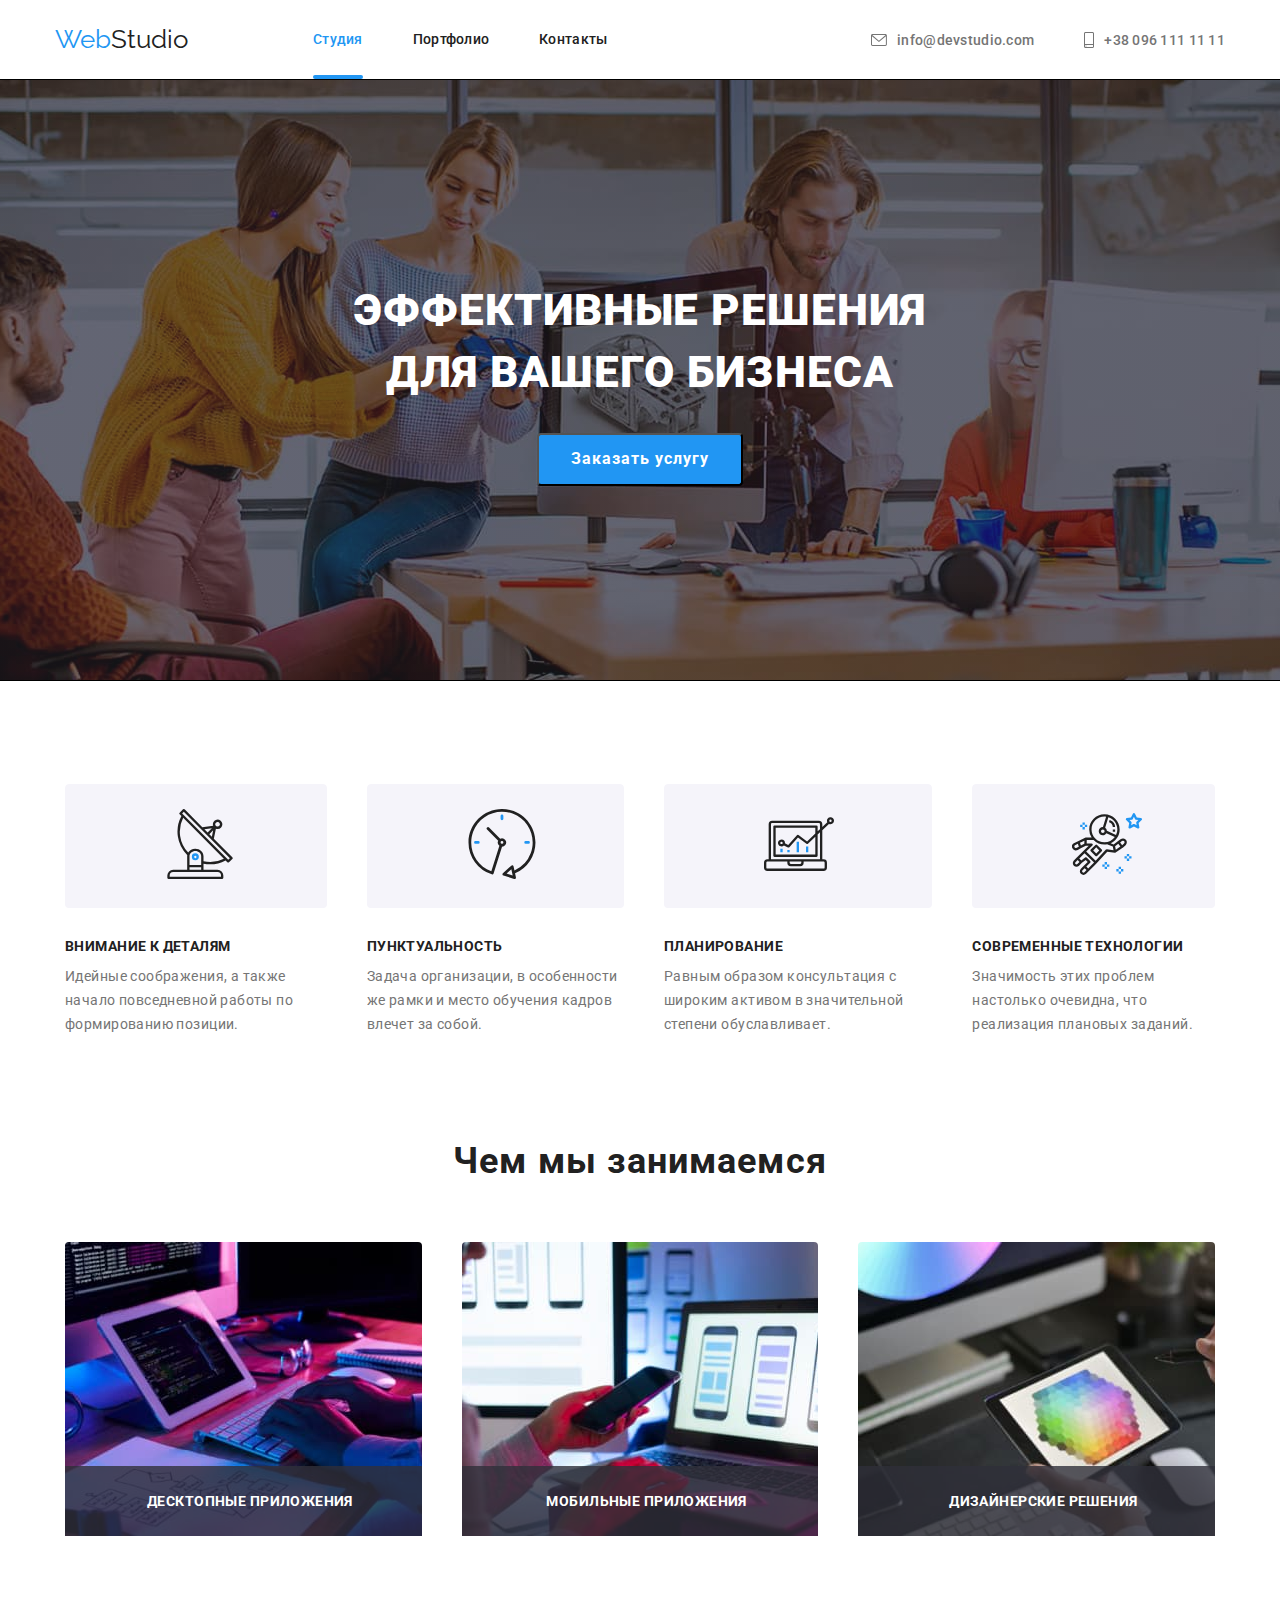
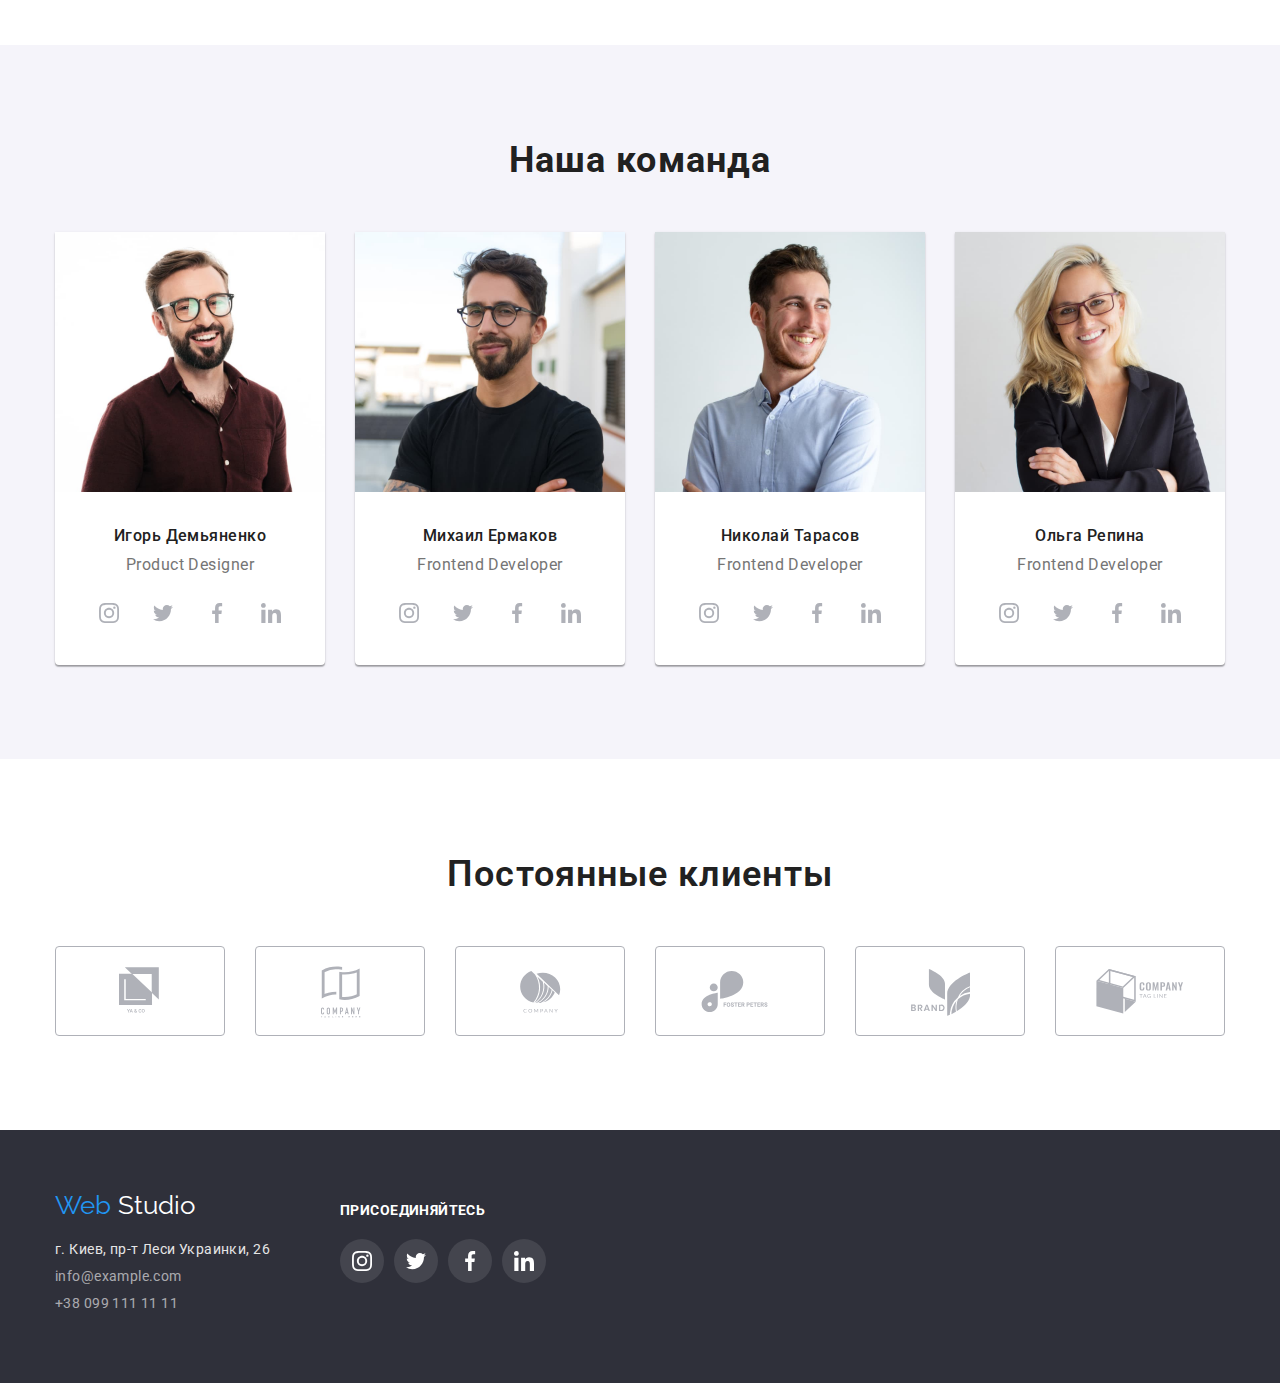
==== index.html @ 9468d749 "modal window" ====
<!DOCTYPE html>
<html lang="ru">
  <head>
    <meta charset="UTF-8" />
    <meta name="viewport" content="width=, initial-scale=1.0" />
    <title>WebStudio</title>
    <link rel="preconnect" href="https://fonts.gstatic.com" />
    <link
      href="https://fonts.googleapis.com/css2?family=Raleway:wght@700&family=Roboto:wght@400;500;700;900&display=swap"
      rel="stylesheet"
    />
    <link
      rel="stylesheet"
      href="https://cdnjs.cloudflare.com/ajax/libs/modern-normalize/1.0.0/modern-normalize.min.css"
    />
    <link rel="stylesheet" href="./css/style.css" />
  </head>

  <body>
    <header>
      <div class="container">
        <nav class="header-nav">
          <a class="logo" href="./">Web<span class="studio">Studio</span></a>
          <ul class="header-links">
            <li class="nav-item curent-link">
              <a class="header-link" href="./index.html">Студия</a>
            </li>
            <li class="nav-item">
              <a class="header-link" href="./portfolio.html">Портфолио</a>
            </li>
            <li class="nav-item">
              <a class="header-link" href="#footer-ancor">Контакты</a>
            </li>
          </ul>

          <!-- fedback -->
          <ul class="header-contacts">
            <li>
              <a class="header-fedback" href="mailto:info@devstudio.com">
                <svg class="envelope-icon" height="12" width="16">
                  <use href="./optim-svg/symbol-defs.svg#icon-envelope"></use>
                </svg>
                info@devstudio.com
              </a>
            </li>
            <li>
              <a class="header-fedback" href="tel:+380961111111">
                <svg class="smarphone-icon" height="16" width="10">
                  <use href="./optim-svg/symbol-defs.svg#icon-smartphone"></use>
                </svg>
                +38 096 111 11 11
              </a>
            </li>
          </ul>
        </nav>
      </div>
    </header>
    <!-- main -->
    <main>
      <section class="main-section overlay">
        <div class="container">
          <h1>
            Эффективные решения
            <span class="h1-span">для вашего бизнеса</span>
          </h1>
         
            <button class="order-button" data-modal-open>
              Заказать услугу
            </button>
        
        </div>
      </section>

      <section class="main-discription">
        <div class="container">
          <h2 class="invisible">Наши приимущества</h2>
          <ul class="advantages">
            <li class="item item-antenna">
              <div class="advantages-icon">
                <svg>
                  <use href="./optim-svg/symbol-defs.svg#icon-antenna"></use>
                </svg>
              </div>
              <h3 class="advantages-title">Внимание к деталям</h3>
              <p>
                Идейные соображения, а также начало повседневной работы по
                формированию позиции.
              </p>
            </li>
            <li class="item item-clock">
              <div class="advantages-icon">
                <svg>
                  <use href="./optim-svg/symbol-defs.svg#icon-clock"></use>
                </svg>
              </div>
              <h3 class="advantages-title">Пунктуальность</h3>
              <p>
                Задача организации, в особенности же рамки и место обучения
                кадров влечет за собой.
              </p>
            </li>
            <li class="item item-vector">
              <div class="advantages-icon">
                <svg>
                  <use href="./optim-svg/symbol-defs.svg#icon-diagram"></use>
                </svg>
              </div>
              <h3 class="advantages-title">Планирование</h3>
              <p>
                Равным образом консультация с широким активом в значительной
                степени обуславливает.
              </p>
            </li>
            <li class="item item-astronaut">
              <div class="advantages-icon">
                <svg>
                  <use href="./optim-svg/symbol-defs.svg#icon-astronaut"></use>
                </svg>
              </div>
              <h3 class="advantages-title">Современные технологии</h3>
              <p>
                Значимость этих проблем настолько очевидна, что реализация
                плановых заданий.
              </p>
            </li>
          </ul>
        </div>
      </section>

      <!-- work  -->

      <section class="main-images">
        <div class="container">
          <h2>Чем мы занимаемся</h2>
          <ul class="work-images">
            <li class="item">
              <img src="./images/img.jpg" alt="пишем код" width="370" />
              <p class="work-activity">Десктопные приложения</p>
            </li>
            <li class="item">
              <img src="./images/img1.jpg" alt="создаём макет" width="370" />
              <p class="work-activity">Мобильные приложения</p>
            </li>
            <li class="item">
              <img src="./images/img2.jpg" alt="рисуем дизайн" width="370" />
              <p class="work-activity">Дизайнерские решения</p>
            </li>
          </ul>
        </div>
      </section>

      <!-- team  -->

      <section class="team-images">
        <div class="container">
          <h2>Наша команда</h2>
          <ul class="team-units">
            <li class="team-item">
              <img
                src="./images/team/ihor_demianenko.jpg"
                width="270"
                alt="сотрудник"
              />
              <h3>Игорь Демьяненко</h3>
              <p>Product Designer</p>
              <ul class="socials">
                <li>
                  <a class="social link-1" href="">
                    <svg class="social-icons">
                      <use
                        href="./optim-svg/symbol-defs.svg#icon-instagram"
                      ></use>
                    </svg>
                  </a>
                </li>

                <li>
                  <a class="social link-2" href="">
                    <svg class="social-icons">
                      <use
                        href="./optim-svg/symbol-defs.svg#icon-twitter"
                      ></use>
                    </svg>
                  </a>
                </li>

                <li>
                  <a class="social link-3" href="">
                    <svg class="social-icons">
                      <use
                        href="./optim-svg/symbol-defs.svg#icon-facebook"
                      ></use>
                    </svg>
                  </a>
                </li>

                <li>
                  <a class="social" href="">
                    <svg class="social-icons">
                      <use
                        href="./optim-svg/symbol-defs.svg#icon-linkedin"
                      ></use>
                    </svg>
                  </a>
                </li>
              </ul>
            </li>

            <li class="team-item">
              <img
                src="./images/team/michail_ermacov.jpg"
                width="270"
                alt="сотрудник"
              />
              <h3>Михаил Ермаков</h3>
              <p>Frontend Developer</p>
              <ul class="socials">
                <li>
                  <a class="social link-1" href="">
                    <svg class="social-icons">
                      <use
                        href="./optim-svg/symbol-defs.svg#icon-instagram"
                      ></use>
                    </svg>
                  </a>
                </li>

                <li>
                  <a class="social link-2" href="">
                    <svg class="social-icons">
                      <use
                        href="./optim-svg/symbol-defs.svg#icon-twitter"
                      ></use>
                    </svg>
                  </a>
                </li>

                <li>
                  <a class="social link-3" href="">
                    <svg class="social-icons">
                      <use
                        href="./optim-svg/symbol-defs.svg#icon-facebook"
                      ></use>
                    </svg>
                  </a>
                </li>

                <li>
                  <a class="social" href="">
                    <svg class="social-icons">
                      <use
                        href="./optim-svg/symbol-defs.svg#icon-linkedin"
                      ></use>
                    </svg>
                  </a>
                </li>
              </ul>
            </li>
            <li class="team-item">
              <img
                src="./images/team/nikolay_tarasov.jpg"
                width="270"
                alt="сотрудник"
              />
              <h3>Николай Тарасов</h3>
              <p>Frontend Developer</p>
              <ul class="socials">
                <li>
                  <a class="social link-1" href="">
                    <svg class="social-icons">
                      <use
                        href="./optim-svg/symbol-defs.svg#icon-instagram"
                      ></use>
                    </svg>
                  </a>
                </li>

                <li>
                  <a class="social link-2" href="">
                    <svg class="social-icons">
                      <use
                        href="./optim-svg/symbol-defs.svg#icon-twitter"
                      ></use>
                    </svg>
                  </a>
                </li>

                <li>
                  <a class="social link-3" href="">
                    <svg class="social-icons">
                      <use
                        href="./optim-svg/symbol-defs.svg#icon-facebook"
                      ></use>
                    </svg>
                  </a>
                </li>

                <li>
                  <a class="social" href="">
                    <svg class="social-icons">
                      <use
                        href="./optim-svg/symbol-defs.svg#icon-linkedin"
                      ></use>
                    </svg>
                  </a>
                </li>
              </ul>
            </li>
            <li class="team-item">
              <img
                src="./images/team/olga_repina.jpg"
                width="270"
                alt="сотрудник"
              />
              <h3>Ольга Репина</h3>
              <p>Frontend Developer</p>
              <ul class="socials">
                <li>
                  <a class="social link-1" href="">
                    <svg class="social-icons">
                      <use
                        href="./optim-svg/symbol-defs.svg#icon-instagram"
                      ></use>
                    </svg>
                  </a>
                </li>

                <li>
                  <a class="social link-2" href="">
                    <svg class="social-icons">
                      <use
                        href="./optim-svg/symbol-defs.svg#icon-twitter"
                      ></use>
                    </svg>
                  </a>
                </li>

                <li>
                  <a class="social link-3" href="">
                    <svg class="social-icons">
                      <use
                        href="./optim-svg/symbol-defs.svg#icon-facebook"
                      ></use>
                    </svg>
                  </a>
                </li>

                <li>
                  <a class="social" href="">
                    <svg class="social-icons">
                      <use
                        href="./optim-svg/symbol-defs.svg#icon-linkedin"
                      ></use>
                    </svg>
                  </a>
                </li>
              </ul>
            </li>
          </ul>
        </div>
      </section>
      <!-- partners -->
      <section class="regular-customers">
        <h2>Постоянные клиенты</h2>
        <ul class="customers">
          <li class="partner-logotyp">
            <a class="logotyp logo-1" href="">
              <svg class="customers-icons" width="44" height="49">
                <use
                  class="icons-logo"
                  href="./optim-svg/symbol-defs.svg#icon-logo-1"
                ></use>
              </svg>
            </a>
          </li>

          <li class="partner-logotyp">
            <a class="logotyp logo-2" href="">
              <svg class="customers-icons" width="40" height="52">
                <use
                  class="icons-logo"
                  href="./optim-svg/symbol-defs.svg#icon-logo-2"
                ></use>
              </svg>
            </a>
          </li>

          <li class="partner-logotyp">
            <a class="logotyp logo-3" href="">
              <svg class="customers-icons" width="41" height="42">
                <use
                  class="icons-logo"
                  href="./optim-svg/symbol-defs.svg#icon-logo-3"
                ></use>
              </svg>
            </a>
          </li>

          <li class="partner-logotyp">
            <a class="logotyp logo-4" href="">
              <svg class="customers-icons" width="80" height="42">
                <use
                  class="icons-logo"
                  href="./optim-svg/symbol-defs.svg#icon-logo-4"
                ></use>
              </svg>
            </a>
          </li>
          <li class="partner-logotyp">
            <a class="logotyp logo-5" href="">
              <svg class="customers-icons" width="59" height="47">
                <use
                  class="icons-logo"
                  href="./optim-svg/symbol-defs.svg#icon-logo-5"
                ></use>
              </svg>
            </a>
          </li>
          <li class="partner-logotyp">
            <a class="logotyp logo-6" href="">
              <svg class="customers-icons" width="88" height="45">
                <use
                  class="icons-logo"
                  href="./optim-svg/symbol-defs.svg#icon-logo-6"
                ></use>
              </svg>
            </a>
          </li>
        </ul>
      </section>
    </main>

    <footer>
      <div class="container footer-container">
        <div class="footer-contacts-container">
          <a class="logo-footer" href="./">
            Web
            <span class="logo-color"> Studio </span>
          </a>
          <ul class="footer-fedback">
            <li class="footer-item">
              <address>г. Киев, пр-т Леси Украинки, 26</address>
            </li>
            <li class="footer-item">
              <a href="mailto:info@example.com"> info@example.com </a>
            </li>
            <li class="footer-item phone">
              <a href="tel:+380991111111"> +38 099 111 11 11 </a>
            </li>
          </ul>
        </div>
        <div class="social-container">
          <h3>присоединяйтесь</h3>
          <ul class="footer-socials">
            <li class="social-item">
              <a class="footer-accent" href="http://www.instagram.com/">
                <div class="social-background">
                  <svg class="footer-icon">
                    <use
                      href="./optim-svg/symbol-defs.svg#icon-instagram"
                    ></use>
                  </svg>
                </div>
              </a>
            </li>
            <li class="social-item">
              <a class="footer-accent" href="http://twitter.com/?lang=uk">
                <div class="social-background">
                  <svg class="footer-icon">
                    <use href="./optim-svg/symbol-defs.svg#icon-twitter"></use>
                  </svg>
                </div>
              </a>
            </li>
            <li class="social-item">
              <a class="footer-accent" href="http://facebook.com/">
                <div class="social-background">
                  <svg class="footer-icon">
                    <use href="./optim-svg/symbol-defs.svg#icon-facebook"></use>
                  </svg>
                </div>
              </a>
            </li>
            <li class="social-item">
              <a class="footer-accent" href="https://www.linkedin.com/">
                <div class="social-background">
                  <svg class="footer-icon">
                    <use href="./optim-svg/symbol-defs.svg#icon-linkedin"></use>
                  </svg>
                </div>
              </a>
            </li>
          </ul>
        </div>
      </div>
    </footer>
    <!-- modal+ backdrop -->

    <div class="backdrop backdrop is-hidden" data-modal>
      <div class="modal">
        <button class="button-close" type="button" data-modal-close>
          <svg class="modal-close" width="18" height="18">
            <use
              class="icon-close-black"
              href="./optim-svg/symbol-defs.svg#icon-close-black"
            ></use>
          </svg>
        </button>

        <form class=" form js-speaker-form" action="">
          <h1>Оставьте свои данные, мы вам перезвоним</h1>
          <div class="form-field">
            <label class="form-label" for="name" ">Имя</label>
            
            <input class="form-input" type="text" name="name" id="name"  />
          </div>
          <div class="form-field">
            <label for="tel">Телефон</label>
            <input type="tel" name="tel" id="tel" />
          </div>
          <div class="form-field">
            <label for="email">Почта</label>
            <input type="email" name="email" id="email" />
          </div>
          <div class="form-field">
            <label for="comment">Коментарий</label>
            <textarea
              name=" comment"
              id="comment"
              rows="8"
              placeholder="Введите текст"
            >
            </textarea>
          </div>
          <div>
            <input type="checkbox" name="policy" id="policy" />
            <label for="policy">
              Соглашаюсь с рассылкой и принимаю <a href="">Условия договора </a>
            </label><button class="button-form-submit" type="submit">Отправить</button>
          </div>
          <div>
           
          </div>
        </form>
          
      </div>
    </div>
    <script src="./js/modal.js"></script>
  </body>
</html>
---- css/style.css ----
* {
  list-style: none;
  text-decoration: none;
  font-family: "Roboto", sans-serif;
}
/* #ffffff; основний білий колір*/
/* #E5E5E5; білий колір фону*/
/* #F5F4FA; темніший білий вторинний колір фону */
/* #2F303A; сірий фон футтера*/
/* #757575; сірий колір основного тексту*/
/* #212121; чорний колір заголовків та підзаголовків*/
/* #2196F3; блакитний колір акцетів*/

:root {
  --primary-white-color: #ffffff;
  --main-background-color: #e5e5e5;
  --second-background-color: #f5f4fa;
  --dark-background-color: #2f303a;

  --accent-color: #2196f3;

  --main-text-color: #757575;
  --title-text-color: #212121;
  --footer-tel-color: rgba(255, 255, 255, 0.6);

  --animation-duration: 250ms;
  --animation-type: linear;
}
/* common */
.container {
  width: 1200px;
  margin-left: auto;
  margin-right: auto;
  padding: 0 15px;
}
h1,
h2,
h3,
p,
ul {
  margin-top: 0;
  margin-bottom: 0;
  padding-left: 0;
}
a {
  text-decoration: none;
  list-style: none;
}
body {
  font-family: Roboto, sans-serif;
  color: var(--main-text-color);
}
.order-button {
  cursor: pointer;
  border-radius: 4px;
}
.invisible {
  position: absolute;
  width: 1px;
  height: 1px;
  margin: -1px;
  border: 0;
  padding: 0;
  white-space: nowrap;
  clip-path: inset(100%);
  clip: rect(0 0 0 0);
  overflow: hidden;
}

/* header */
header {
  background-color: var(--primary-white-color);
}
/*header logo */
.studio {
  color: var(--title-text-color);
  font-family: Raleway, sans-serif;
}
.logo {
  color: var(--accent-color);
  font-family: Raleway, sans-serif;
  font-size: 26px;
  line-height: 1.2;
  margin-right: 93px;
}

.header-nav,
.header-links,
.header-contacts {
  display: flex;
  align-items: center;
}

.header-nav .nav-item .header-fedback {
  padding: 52px 0;
}
.nav-item .header-fedback + .header-fedback {
  margin-left: 50px;
}
.header-link {
  position: relative;
  padding: 32px 0;
}
.header-link::after {
  content: "";
  position: absolute;
  display: block;
  width: 100%;
  bottom: 0;
  left: 0;
  border-radius: 2px;
  height: 4px;
  opacity: 0;
  transition: opacity var(--animation-duration) var(--animation-type);
  background-color: var(--accent-color);
}
.curent-link .header-link::after,
.header-link:focus::after,
.header-link:hover::after {
  opacity: 1;
}
.curent-link {
  color: var(--accent-color);
}

.header-fedback {
  display: flex;
  align-items: center;
  margin-left: auto;
  fill: var(--main-text-color);
}
.envelope-icon {
  margin-right: 10px;
}
.smarphone-icon {
  margin-right: 10px;
  height: 16px;
  width: 10px;
}

.header-links {
  padding: 32px;
  font-weight: 500;
  font-size: 14px;
  line-height: 1.14;
  letter-spacing: 0.02em;
  color: var(--title-text-color);
  transition: color var(--animation-duration) var(--animation-type);
}
.header-links > .nav-item:not(:last-child) {
  margin-right: 50px;
}

.header-links a,
.header-contacts a {
  color: inherit;
}
.header-links a:focus,
.header-links a:hover,
.header-contacts a:focus,
.header-contacts a:hover {
  fill: var(--accent-color);
  color: var(--accent-color);
  transition: color var(--animation-duration) var(--animation-type);
}
.header-contacts {
  margin-left: auto;
}
/* fedback */
.header-fedback {
  font-style: normal;
  font-weight: 500;
  font-size: 14px;
  line-height: 1.2;
  letter-spacing: 0.02em;
  margin-left: 50px;
  margin-right: auto;
}

/* footer */
.footer-container {
  display: flex;
}

footer {
  background-color: var(--dark-background-color);
}

/* footer logo */
.logo-footer {
  margin-bottom: 20px;
  margin-top: 60px;
  font-size: 26px;
  line-height: 1.2;
  color: var(--accent-color);
  font-family: Raleway, sans-serif;
  display: inline-block;
}
.logo-color {
  color: var(--primary-white-color);
  font-family: Raleway, sans-serif;
}
.footer-fedback a {
  color: rgba(255, 255, 255, 0.6);
  font-size: 14px;
  line-height: 1.2;
  letter-spacing: 0.03em;
}
.footer-fedback .footer-item + .footer-item {
  margin-top: 9px;
}

footer address {
  color: var(--main-background-color);
  font-style: normal;
  font-weight: 400;
  font-size: 14px;
  line-height: 1.2;
  letter-spacing: 0.03em;
}
.social-container {
  margin-left: 70px;
  margin-top: 72px;
}
.social-container h3 {
  font-style: normal;
  font-weight: bold;
  font-size: 14px;
  line-height: 1.2;
  letter-spacing: 0.03em;
  text-transform: uppercase;
  color: var(--primary-white-color);
  letter-spacing: 0.03em;
}
.footer-socials {
  display: flex;
  flex-wrap: wrap;
  align-items: center;
  width: 206px;
  margin-bottom: 100px;
  padding-top: 20px;
}
.social-background {
  background-color: rgba(255, 255, 255, 0.1);
  padding: 12px;
  border-radius: 50%;
  transition-property: background-color;
  transition-duration: 250ms;
  transition-timing-function: cubic-bezier(0.4, 0, 0.2, 1);
}

.footer-accent:hover .social-background,
.footer-accent:focus .social-background {
  background-color: var(--accent-color);
}
.footer-icon {
  display: flex;
  align-items: center;
  fill: var(--primary-white-color);
  width: 20px;
  height: 20px;
}

.social-item:not(:last-child) {
  margin-right: 10px;
}
/* !!!index!!!*/

/* main section */
.h1-span {
  display: block;
}
.main-section {
  padding-top: 200px;
  padding-bottom: 200px;
  text-align: center;
  letter-spacing: 0.06em;
}
.overlay {
  max-width: 1600px;
  height: 600px;
  margin-left: auto;
  margin-right: auto;
  outline: 1px solid black;
  background: #1d1d1c;
  background-image: linear-gradient(
      to right,
      rgba(47, 48, 58, 0.4),
      rgba(38, 38, 43, 0.4)
    ),
    url("../optim-backgrounds/overlay\ .jpg");
  background-repeat: no-repeat;
  background-position: center;
  background-size: cover;
}

.main-section h1 {
  width: 696px;
  color: var(--primary-white-color);
  font-weight: 900;
  font-size: 44px;
  line-height: 1.4;
  text-transform: uppercase;
  padding: 0;
  align-items: center;
  margin: 0 auto;
}
/* order a service */
.main-section button {
  background-color: var(--accent-color);
  color: var(--primary-white-color);
  font-size: 16px;
  line-height: 1.8;
  align-items: center;
  text-align: center;
  letter-spacing: 0.06em;
}
.order-button {
  margin-top: 30px;
  padding: 10px 32px;
  font-weight: bold;
  font-size: 16px;
  line-height: 1.8;
  letter-spacing: 0.06em;
}

/* наши приимущества */
.advantages-icon {
  background-color: var(--second-background-color);
  border-radius: 4px;
  padding: 25px 100px;
}
.advantages-icon svg {
  width: 70px;
  height: 70px;
}

.advantages {
  display: flex;
}

.advantages .item + .item {
  margin-left: 30px;
}
.main-discription {
  padding-top: 94px;
  padding-bottom: 94px;
}
.advantages-title {
  margin-top: 30px;
}

.work-images {
  display: flex;
}
.main-discription,
.main-images {
  background-color: var(--primary-white-color);
}
.main-discription h3 {
  color: var(--title-text-color);
  font-weight: 700;
  font-size: 14px;
  line-height: 1.2;
  letter-spacing: 0.03em;
  text-transform: uppercase;
}
.main-discription p {
  color: var(--main-text-color);
  font-size: 14px;
  line-height: 1.7;
  letter-spacing: 0.03em;
}
.advantages-title {
  margin-bottom: 10px;
}

/* work */
.main-images {
  padding-bottom: 94px;
}
.main-images h2 {
  margin-bottom: 50px;
  font-weight: 700;
  font-size: 36px;
  line-height: 1.16;
  text-align: center;
  letter-spacing: 0.03em;

  color: var(--title-text-color);
}
.work-images .item + .item {
  margin-left: 30px;
}
.item {
  position: relative;
  margin: 10px;
  border-radius: 4px;
  overflow: hidden;
}
.work-activity {
  position: absolute;
  top: 224px;
  height: 70px;
  width: 370px;
  margin: 0;
  padding-top: 27px;
  font-size: 14px;
  line-height: 1.2;
  letter-spacing: 0.03em;
  text-align: center;
  text-transform: uppercase;
  font-weight: 700;
  color: #ffffff;
  background-color: rgba(47, 48, 58, 0.8);
}
/* team */
.team-images {
  background-color: var(--second-background-color);
  padding: 94px 0;
}
.team-images h2 {
  color: var(--title-text-color);
  font-weight: 700;
  font-size: 36px;
  line-height: 1.2;
  letter-spacing: 0.03em;
  text-align: center;
  margin-bottom: 50px;
}

.team-images h3 {
  color: var(--title-text-color);
  font-weight: 500;
  font-size: 16px;
  line-height: 1.2;
  letter-spacing: 0.03em;
  margin-top: 30px;
}
.team-images p {
  color: var(--main-text-color);
  font-size: 16px;
  line-height: 1.2;
  letter-spacing: 0.03em;
}
.team-units {
  display: flex;
}
.team-units .team-item + .team-item {
  margin-left: 30px;
}
.team-item {
  text-align: center;
  border-radius: 0px 0px 4px 4px;
  background-color: var(--primary-white-color);
  box-shadow: 0px 1px 3px rgba(0, 0, 0, 0.12), 0px 1px 1px rgba(0, 0, 0, 0.14),
    0px 2px 1px rgba(0, 0, 0, 0.2);
}
.social {
  display: flex;
  fill: #afb1b8;
  padding: 12px;
  border-radius: 50%;
  transition-property: fill, background-color;
  transition-duration: 250ms;
  transition-timing-function: cubic-bezier(0.4, 0, 0.2, 1);
}
.socials {
  display: flex;
  justify-content: center;
  align-items: center;
  padding: 16px 32px 30px;
}

.social-radius:not(:last-child) {
  margin-right: 10px;
}
.social-icons {
  height: 20px;
  width: 20px;
}
.social:hover,
.social:focus,
.social-radius:hover,
.social-radius:focus {
  background-color: var(--accent-color);
  fill: var(--primary-white-color);
}
.link-1,
.link-2,
.link-3 {
  margin-right: 10px;
}

.team-images p {
  margin-top: 10px;
}
/* Постійні клієнти */
.customers {
  display: inline-flex;
  justify-content: center;
  align-items: center;
}

.partner-logotyp + .partner-logotyp {
  margin-left: 30px;
}

.logotyp {
  display: inline-block;
  box-sizing: border-box;
  height: 90px;
  width: 170px;
  border-radius: 4px;
  border: 1px solid #afb1b8;
  fill: #afb1b8;
  transition-property: fill, border;
  transition-duration: 250ms;
  transition-timing-function: cubic-bezier(0.4, 0, 0.2, 1);
}
.logo-1 {
  padding: 20px 63px;
}
.logo-2 {
  padding: 19px 65px;
}
.logo-3 {
  padding: 24px 64px;
}
.logo-4 {
  padding: 24px 45px;
}
.logo-5 {
  padding: 22px 55px;
}
.logo-6 {
  padding: 22px 40px;
}
.logotyp:hover,
.logotyp:focus {
  fill: #2196f3;
  border: 1px solid #2196f3;
}
.regular-customers {
  color: var(--title-text-color);
  font-weight: 700;
  font-size: 36px;
  line-height: 1.2;
  letter-spacing: 0.03em;
  text-align: center;
  padding-bottom: 94px;
  padding-top: 94px;
}
.regular-customers h2 {
  margin-bottom: 50px;
  font-weight: 600;
  font-size: 36px;
  line-height: 1.2;
  text-align: center;
  letter-spacing: 0.03em;
}
/*  portfolio */

.filter-butons {
  display: flex;
  align-items: center;
  margin-bottom: 50px;
  justify-content: center;
}
.filter-butons button {
  padding: 6px 22px;
  border: 0px;
  border-radius: 4px;
}
.button-item + .button-item {
  margin-left: 9px;
}
.button-item:focus,
.button-item:hover {
  box-shadow: 0px 3px 1px rgba(0, 0, 0, 0.1), 0px 1px 2px rgba(0, 0, 0, 0.08),
    0px 2px 2px rgba(0, 0, 0, 0.12);
}
.button-item {
  transition-property: fill, border;
  transition-duration: 250ms;
  transition-timing-function: cubic-bezier(0.4, 0, 0.2, 1);
}

.hero {
  background-color: var(--primary-white-color);
  padding: 94px 0;
  border-top: 1px solid #ececec;
}
.portfolio-filter button {
  color: var(--title-text-color);
  font-weight: 500;
  font-size: 16px;
  line-height: 1.6;
  letter-spacing: 0.03em;
  transition-property: background-color, color, box-shadow;
  transition-duration: 250ms;
  transition-timing-function: cubic-bezier(0.4, 0, 0.2, 1);
}
.portfolio-filter button:focus,
.portfolio-filter button:hover {
  background-color: var(--accent-color);
  color: var(--primary-white-color);
  box-shadow: 0px 3px 1px rgba(0, 0, 0, 0.1), 0px 1px 2px rgba(0, 0, 0, 0.08),
    0px 2px 2px rgba(0, 0, 0, 0.12);
}
/* portfolio-items */
.portfolio-items h3 {
  color: var(--title-text-color);
  font-weight: 700;
  font-size: 16px;
  line-height: 1.8;
  letter-spacing: 0.03em;
}
.portfolio-items p {
  color: var(--main-text-color);
  font-weight: 400;
  font-size: 16px;
  line-height: 1.8;
  letter-spacing: 0.03em;
}
.portfolio-items {
  display: flex;
  flex-wrap: wrap;
  background-color: var(--primary-white-color);
}
.galeria-images {
  display: flex;
  align-items: center;
  width: 370px;
  margin-right: 30px;
  margin-bottom: 30px;
}
/* ховає обводку при фокусі в галереї */
.galeria-images a:active,
:hover,
:focus {
  outline: 0;
  outline-offset: 0;
}
.galeria-images a:focus,
.galeria-images a:hover {
  box-shadow: 0px 1px 1px rgba(0, 0, 0, 0.12), 0px 4px 4px rgba(0, 0, 0, 0.06),
    1px 4px 6px rgba(0, 0, 0, 0.16);
}

.galeria-images:nth-child(3n) {
  margin-right: 0;
}
.galeria-images:nth-last-child(-n + 3) {
  margin-bottom: 0px;
}
.foto-discription {
  width: 100%;
  padding: 20px 24px;
  position: relative;
  background-color: var(--primary-white-color);
  border: 1px solid #eeeeee;
}
.foto-discription h3 {
  margin-bottom: 4px;
}
.galeria-images__thumb {
  display: flex;
  position: relative;
  overflow: hidden;
}
.galeria-images__thumb p {
  position: absolute;
  height: 100%;
  width: 100%;
  padding-top: 63px;
  padding-left: 24px;
  padding-right: 24px;
  font-weight: 400;
  font-size: 18px;
  line-height: 1.5;
  letter-spacing: 0.03em;
  border: 1px solid #eeeeee;
  background-color: rgba(33, 150, 243, 0.9);
  color: var(--primary-white-color);
  transform: translateY(100%);
  opacity: 0;
  transition: transform 250ms cubic-bezier(0.4, 0, 0.2, 1),
    opacity 250ms cubic-bezier(0.4, 0, 0.2, 1);
}
.galeria-images a:focus .galeria-images__thumb p,
.galeria-images a:hover .galeria-images__thumb p {
  transform: translateY(0);

  opacity: 1;
}

/* modal+ backdrop */

.backdrop {
  position: fixed;
  top: 0;
  left: 0;
  width: 100%;
  height: 100%;
  background-color: rgba(0, 0, 0, 0.2);
  opacity: 1;
  transition: opacity 250ms cubic-bezier(0.4, 0, 0.2, 1);
}
.backdrop.is-hidden {
  opacity: 0;
  pointer-events: none;
}
.backdrop.is-hidden.modal {
  transform: translate(-50%, -50%) scale(1.1);
}
.modal {
  position: absolute;
  top: 50%;
  left: 50%;
  min-width: 528px;
  min-height: 581px;
  margin-left: auto;
  margin-right: auto;
  padding: 40px;
  border-radius: 4px;
  box-shadow: 0px 1px 3px rgba(0, 0, 0, 0.12), 0px 1px 1px rgba(0, 0, 0, 0.14),
    0px 2px 1px rgba(0, 0, 0, 0.2);
  background-color: var(--primary-white-color);
  transform: translate(-50%, -50%) scale(1);
  transition: transform 250ms cubic-bezier(0.4, 0, 0.2, 1);
}

.modal-close {
  display: flex;
  height: 30px;
  width: 30px;
}

.button-close {
  display: flex;
  position: absolute;
  border-radius: 100%;
  padding: 6px;
  border: 1px solid rgba(0, 0, 0, 0.1);
  margin-left: 476px;

  flex-direction: row;
}
textarea {
  resize: none;
}
.form {
  width: 528px;
}
.form h1 {
  font-weight: 700;
  font-size: 20px;
  line-height: 1.2;
  text-align: center;
  letter-spacing: 0.03em;
  color: var(--title-text-color);
  padding-bottom: 12px;
}
.form-field {
  display: flex;
  flex-direction: column;
  margin-bottom: 10px;
}
.form-field label {
  margin-bottom: 4px;
}
.form-field input {
  margin: 0;
  padding: 12px;
}
.form input[type="checkbox"]label {
  font-weight: 400;
  font-size: 14px;
  line-height: 1.7;
  letter-spacing: 0.03em;
}
.policy {
  margin-top: 10px;
  margin-right: 51px;
}

.button-form-submit {
  letter-spacing: 0.06em;
  font-weight: 700;
  font-size: 16px;
  line-height: 1.8;
  width: 200px;
  height: 50px;
  margin-left: 164px;
  margin-top: 30px;
  background-color: var(--accent-color);
  color: var(--primary-white-color);
  box-shadow: 0px 4px 4px rgba(0, 0, 0, 0.15);
  border-radius: 4px;
}
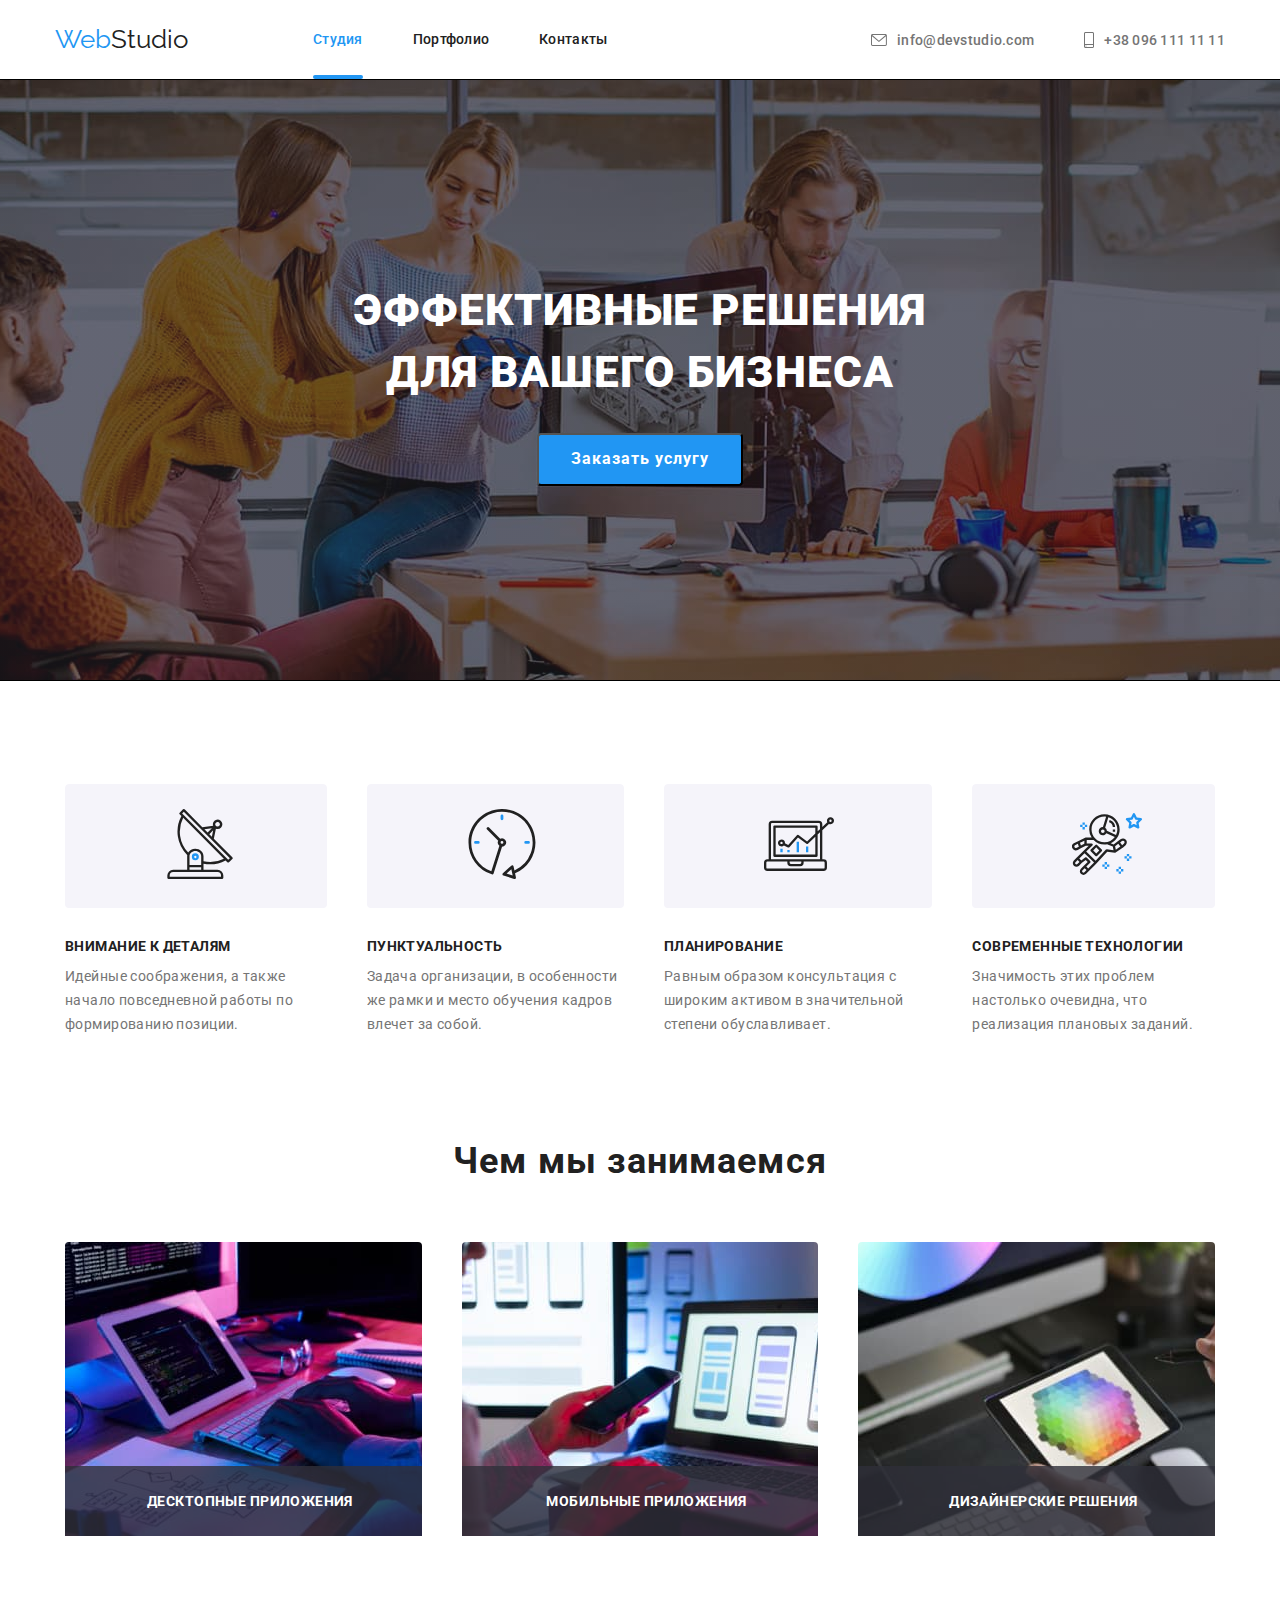
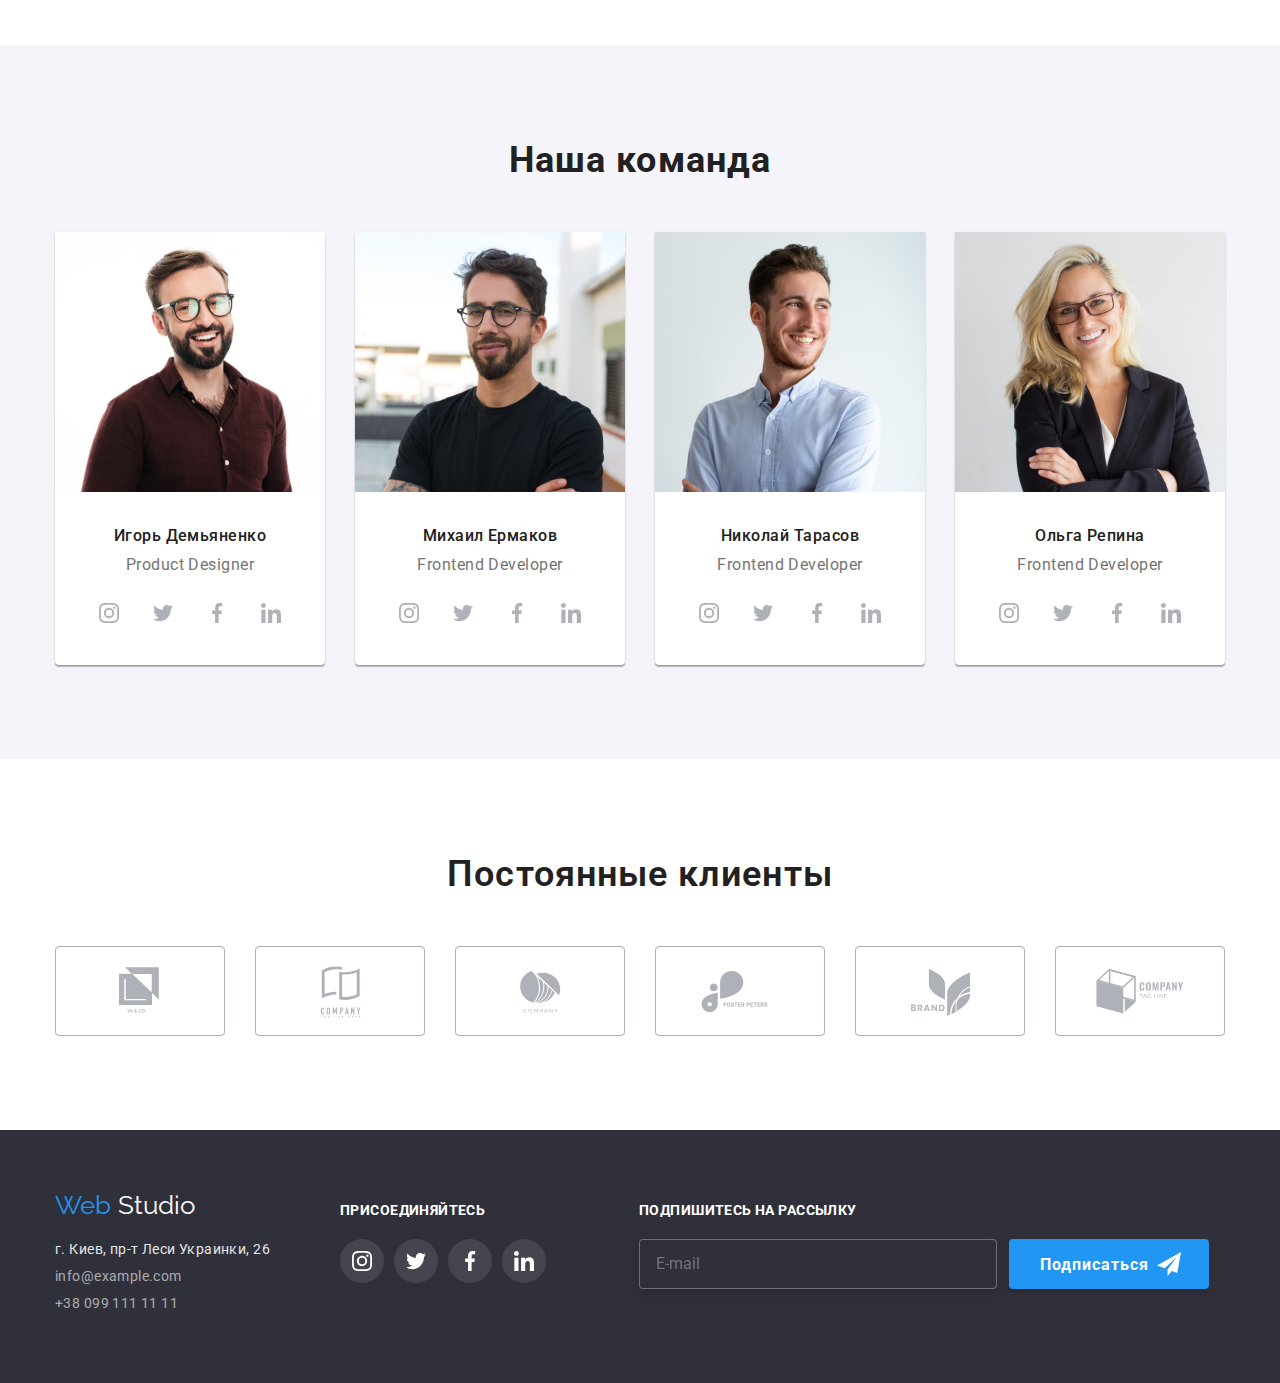
==== commit 52b6c3ad: "hw6 alpha" ====
--- a/index.html
+++ b/index.html
@@ -63,11 +63,8 @@
             Эффективные решения
             <span class="h1-span">для вашего бизнеса</span>
           </h1>
-         
-            <button class="order-button" data-modal-open>
-              Заказать услугу
-            </button>
-        
+
+          <button class="order-button" data-modal-open>Заказать услугу</button>
         </div>
       </section>
 
@@ -492,59 +489,120 @@
             </li>
           </ul>
         </div>
+        <div class="footer-label">
+
+        </label>
+          <label for="footer-email">
+            <p class="footer-subscraibe">Подпишитесь на рассылку</p> 
+            <div class="form-footer">
+              <input class="footer-input" type="email" name="email" id="footer-email" placeholder="E-mail" />
+
+              <button class="button-footer-submit" type="submit">
+                <p> Подписаться </p>
+                <div class="footer-input-img">
+                  <svg width="24" height="24">
+                    <use
+                      href="./optim-svg/symbol-defs.svg#icon-icon-send"
+                    ></use>
+                  </svg>
+                </div>
+              </button>
+              </div>
+        </div>
+          
       </div>
+      
     </footer>
     <!-- modal+ backdrop -->
 
     <div class="backdrop backdrop is-hidden" data-modal>
       <div class="modal">
         <button class="button-close" type="button" data-modal-close>
-          <svg class="modal-close" width="18" height="18">
-            <use
-              class="icon-close-black"
-              href="./optim-svg/symbol-defs.svg#icon-close-black"
-            ></use>
+          <svg width="18" height="18">
+            <use href="./optim-svg/symbol-defs.svg#icon-close-black"></use>
           </svg>
         </button>
 
-        <form class=" form js-speaker-form" action="">
+        <form class="form js-speaker-form" action="">
           <h1>Оставьте свои данные, мы вам перезвоним</h1>
           <div class="form-field">
-            <label class="form-label" for="name" ">Имя</label>
-            
-            <input class="form-input" type="text" name="name" id="name"  />
+            <label for="name">
+              <div class="name-label">Имя</div>
+              <div class="input-container">
+                <input class="form-input" type="text" name="name" id="name" />
+
+                <div class="input-img">
+                  <svg width="12" height="12">
+                    <use
+                      href="./optim-svg/symbol-defs.svg#icon-man-modal"
+                    ></use>
+                  </svg>
+                </div>
+              </div>
+            </label>
           </div>
           <div class="form-field">
-            <label for="tel">Телефон</label>
-            <input type="tel" name="tel" id="tel" />
+            <label for="tel">
+              <div class="name-label">Телефон</div>
+              <div class="input-container">
+                <input type="tel" name="tel" id="tel" />
+                <div class="input-img">
+                  <svg width="13" height="13">
+                    <use
+                      href="./optim-svg/symbol-defs.svg#icon-tel-modal"
+                    ></use>
+                  </svg>
+                </div>
+              </div>
+            </label>
           </div>
           <div class="form-field">
-            <label for="email">Почта</label>
-            <input type="email" name="email" id="email" />
+            <label for="email">
+              <div class="name-label">Почта</div>
+              <div class="input-container">
+                <input type="email" name="email" id="email" />
+
+                <div class="input-img">
+                  <svg width="15" height="12">
+                    <use
+                      href="./optim-svg/symbol-defs.svg#icon-mail-modal"
+                    ></use>
+                  </svg>
+                </div>
+              </div>
+            </label>
           </div>
           <div class="form-field">
-            <label for="comment">Коментарий</label>
+            <label for="comment">
+              <div class="name-label">Коментарий</div></label
+            >
             <textarea
-              name=" comment"
+              class="textarea"
+              name="comment"
               id="comment"
               rows="8"
               placeholder="Введите текст"
             >
             </textarea>
           </div>
-          <div>
-            <input type="checkbox" name="policy" id="policy" />
-            <label for="policy">
-              Соглашаюсь с рассылкой и принимаю <a href="">Условия договора </a>
-            </label><button class="button-form-submit" type="submit">Отправить</button>
+          <div class="checkbox">
+            <label>
+              <input type="checkbox" name="policy" class="old-checkbox" />
+              <div class="text">
+                Соглашаюсь с рассылкой и принимаю
+                <a href="">Условия договора </a>
+              </div>
+              <div class="checkbox-icon">
+                <svg width="11" height="8">
+                  <use href="./optim-svg/symbol-defs.svg#icon-tick"></use>
+                </svg>
+              </div>
+            </label>
           </div>
-          <div>
-           
-          </div>
+          <button class="button-form-submit" type="submit">Отправить</button>
         </form>
-          
       </div>
     </div>
     <script src="./js/modal.js"></script>
   </body>
-</html>+</html>
--- a/css/style.css
+++ b/css/style.css
@@ -200,6 +200,7 @@
   color: var(--primary-white-color);
   font-family: Raleway, sans-serif;
 }
+
 .footer-fedback a {
   color: rgba(255, 255, 255, 0.6);
   font-size: 14px;
@@ -223,8 +224,7 @@
   margin-top: 72px;
 }
 .social-container h3 {
-  font-style: normal;
-  font-weight: bold;
+  font-weight: 700;
   font-size: 14px;
   line-height: 1.2;
   letter-spacing: 0.03em;
@@ -264,6 +264,81 @@
 .social-item:not(:last-child) {
   margin-right: 10px;
 }
+.footer-label {
+  width: 570px;
+  height: 86px;
+  margin-top: 72px;
+  margin-left: 93px;
+  justify-content: center;
+}
+.footer-subscraibe {
+  font-weight: 700;
+  font-size: 14px;
+  line-height: 1.2;
+  letter-spacing: 0.03em;
+  text-transform: uppercase;
+  color: var(--primary-white-color);
+  letter-spacing: 0.03em;
+}
+.footer-input {
+  height: 50px;
+  width: 358px;
+  background-color: var(--dark-background-color);
+  border: 1px solid rgba(255, 255, 255, 0.3);
+  box-sizing: border-box;
+  filter: drop-shadow(0px 4px 4px rgba(0, 0, 0, 0.15));
+  border-radius: 4px;
+  padding-left: 16px;
+}
+.button-footer-submit p {
+  padding-left: 25px;
+  padding-right: 10px;
+  font-weight: 700;
+  font-size: 16px;
+  line-height: 1, 8;
+  display: flex;
+  letter-spacing: 0.06em;
+  top: 50%;
+}
+
+.form-footer {
+  display: flex;
+  flex-wrap: wrap;
+  align-items: center;
+  width: 570px;
+  padding-top: 20px;
+}
+.button-footer-submit {
+  position: relative;
+  align-items: center;
+  width: 200px;
+  height: 50px;
+  padding-top: 5px;
+  margin-left: 12px;
+  letter-spacing: 0.06em;
+  font-weight: 700;
+  font-size: 16px;
+  line-height: 1.8;
+  border: 0;
+
+  background-color: var(--accent-color);
+  color: var(--primary-white-color);
+  fill: var(--primary-white-color);
+  box-shadow: 0px 4px 4px rgba(0, 0, 0, 0.15);
+  border-radius: 4px;
+}
+
+.footer-input-img svg {
+  position: absolute;
+  left: 148px;
+  top: 50%;
+  transform: translateY(-50%);
+  fill: var(--primary-white-color);
+}
+.footer-label .button-form-submit {
+  margin-left: 12px;
+}
+
 /* !!!index!!!*/
 
 /* main section */
@@ -306,7 +381,7 @@
   margin: 0 auto;
 }
 /* order a service */
-.main-section button {
+.order-button {
   background-color: var(--accent-color);
   color: var(--primary-white-color);
   font-size: 16px;
@@ -731,24 +806,24 @@
   transition: transform 250ms cubic-bezier(0.4, 0, 0.2, 1);
 }
 
-.modal-close {
-  display: flex;
+.button-close {
+  position: absolute;
+  display: flex;
+  padding: 0;
+  right: 6px;
+  top: 6px;
   height: 30px;
   width: 30px;
-}
-
-.button-close {
-  display: flex;
-  position: absolute;
   border-radius: 100%;
-  padding: 6px;
+  justify-content: center;
   border: 1px solid rgba(0, 0, 0, 0.1);
-  margin-left: 476px;
-
-  flex-direction: row;
-}
-textarea {
-  resize: none;
+}
+.button-close svg {
+  margin: 6px;
+}
+.button-close svg:hover,
+.button-close svg:focus {
+  fill: var(--accent-color);
 }
 .form {
   width: 528px;
@@ -763,16 +838,42 @@
   padding-bottom: 12px;
 }
 .form-field {
-  display: flex;
+  position: relative;
+  display: flex;
+
   flex-direction: column;
   margin-bottom: 10px;
 }
-.form-field label {
+
+.name-label {
   margin-bottom: 4px;
+}
+.input-container {
+  position: relative;
+}
+.input-img {
+  position: absolute;
+  left: 15px;
+  top: 50%;
+  transform: translateY(-50%);
 }
 .form-field input {
   margin: 0;
-  padding: 12px;
+  padding-left: 42px;
+  width: 100%;
+  border-radius: 4px;
+  height: 40px;
+  outline: none;
+  border-radius: 4px;
+  border: 1px solid rgba(33, 33, 33, 0.2);
+}
+.form-field input:hover,
+.form-field input:focus {
+  border-color: var(--accent-color);
+}
+.form-field input:hover + .input-img,
+.form-field input:focus + .input-img {
+  fill: var(--accent-color);
 }
 .form input[type="checkbox"]label {
   font-weight: 400;
@@ -780,13 +881,57 @@
   line-height: 1.7;
   letter-spacing: 0.03em;
 }
-.policy {
-  margin-top: 10px;
-  margin-right: 51px;
+.textarea {
+  resize: none;
+  border-radius: 4px;
+  border: 1px solid rgba(33, 33, 33, 0.2);
+}
+
+.old-checkbox:checked ~ .checkbox-icon svg {
+  background-color: var(--accent-color);
+  background-origin: border-box;
+  border-color: var(--accent-color);
+}
+.old-checkbox {
+  position: absolute;
+  clip: rect(0 0 0 0);
+  width: 1px;
+  height: 1px;
+  margin: -1px;
+}
+.checkbox {
+  position: relative;
+}
+.checkbox-icon svg {
+  position: absolute;
+  left: 13px;
+  top: 50%;
+  transform: translateY(-50%);
+  width: 16px;
+  height: 15px;
+  border: 2px solid #212121;
+  border-radius: 2px;
+  cursor: pointer;
+  fill: var(--primary-white-color);
+}
+
+div.text {
+  margin-top: 20px;
+  margin-left: 36px;
+  font-weight: 400;
+  font-size: 14px;
+  line-height: 1.7;
+  letter-spacing: 0.03em;
+  color: var(--main-text-color);
+}
+div.text a {
+  color: var(--accent-color);
+  text-decoration: underline;
 }
 
 .button-form-submit {
   letter-spacing: 0.06em;
+
   font-weight: 700;
   font-size: 16px;
   line-height: 1.8;
@@ -794,6 +939,7 @@
   height: 50px;
   margin-left: 164px;
   margin-top: 30px;
+  border: 0;
   background-color: var(--accent-color);
   color: var(--primary-white-color);
   box-shadow: 0px 4px 4px rgba(0, 0, 0, 0.15);
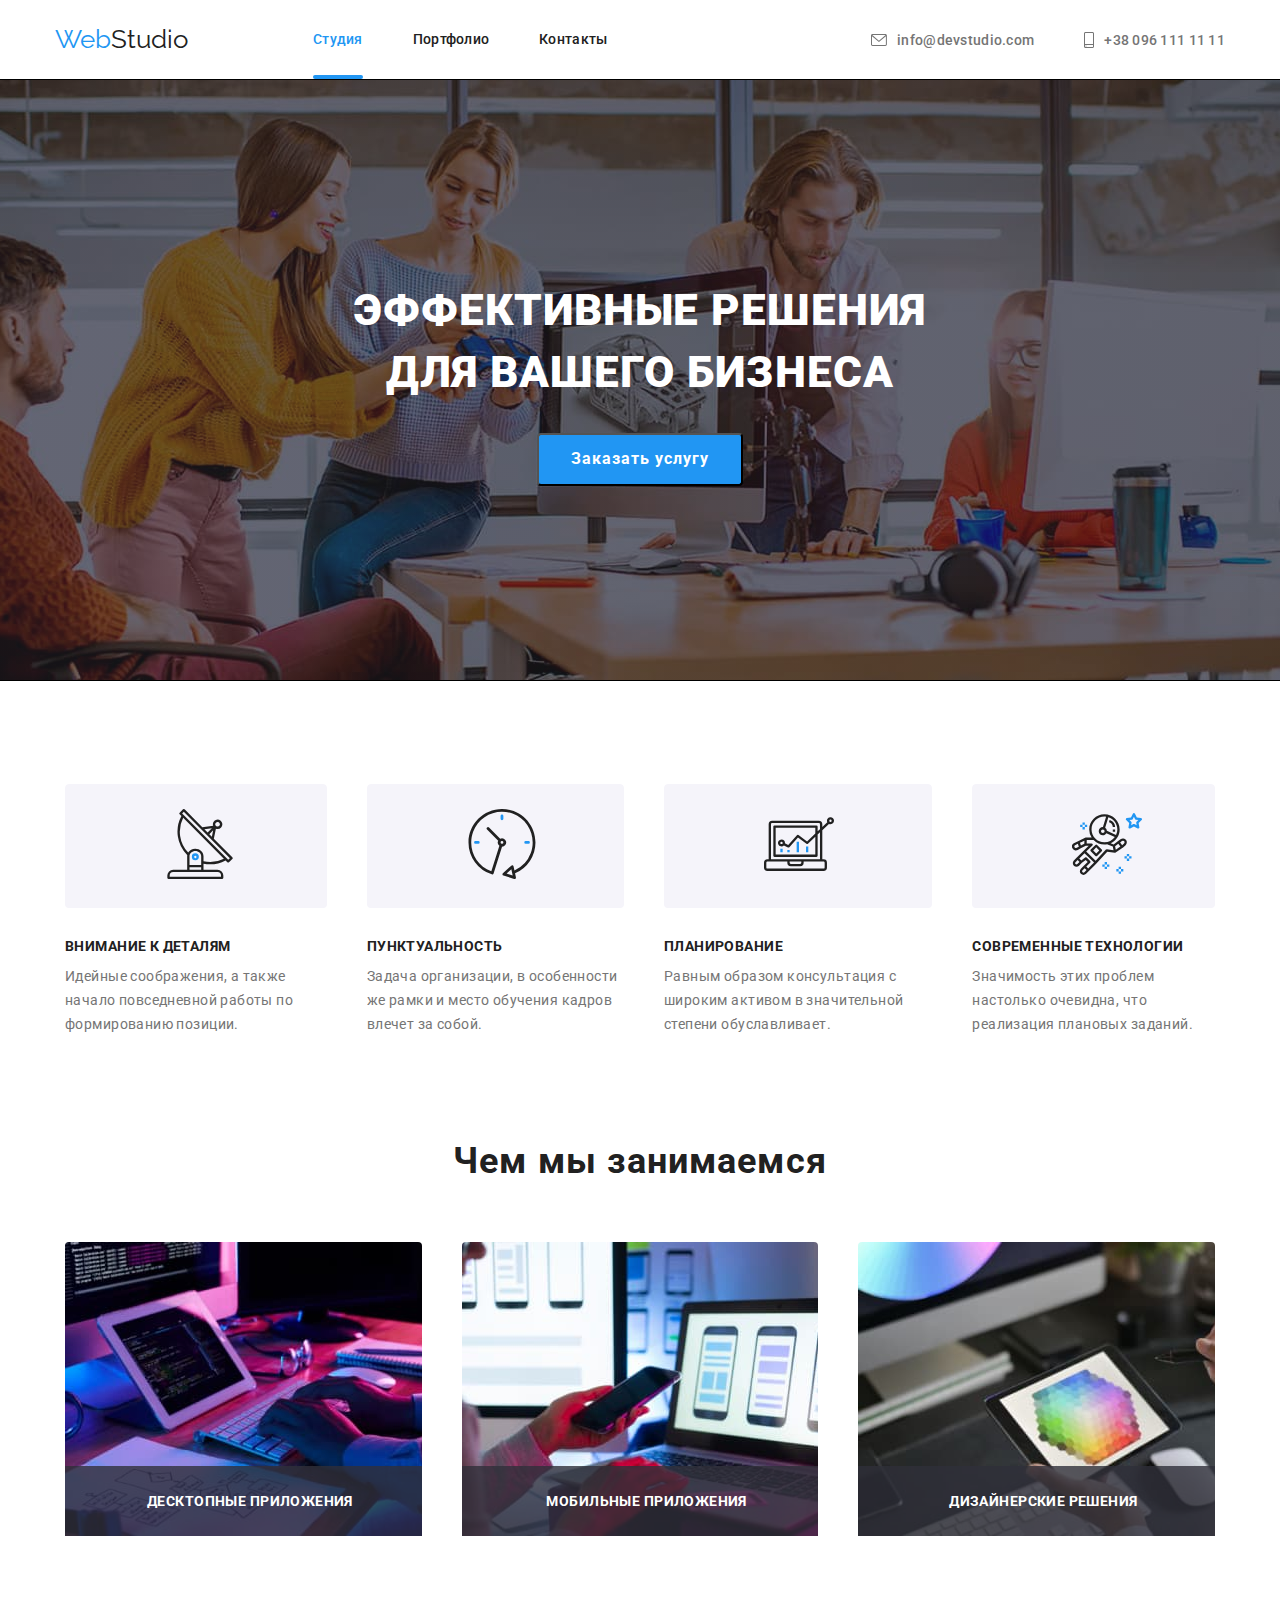
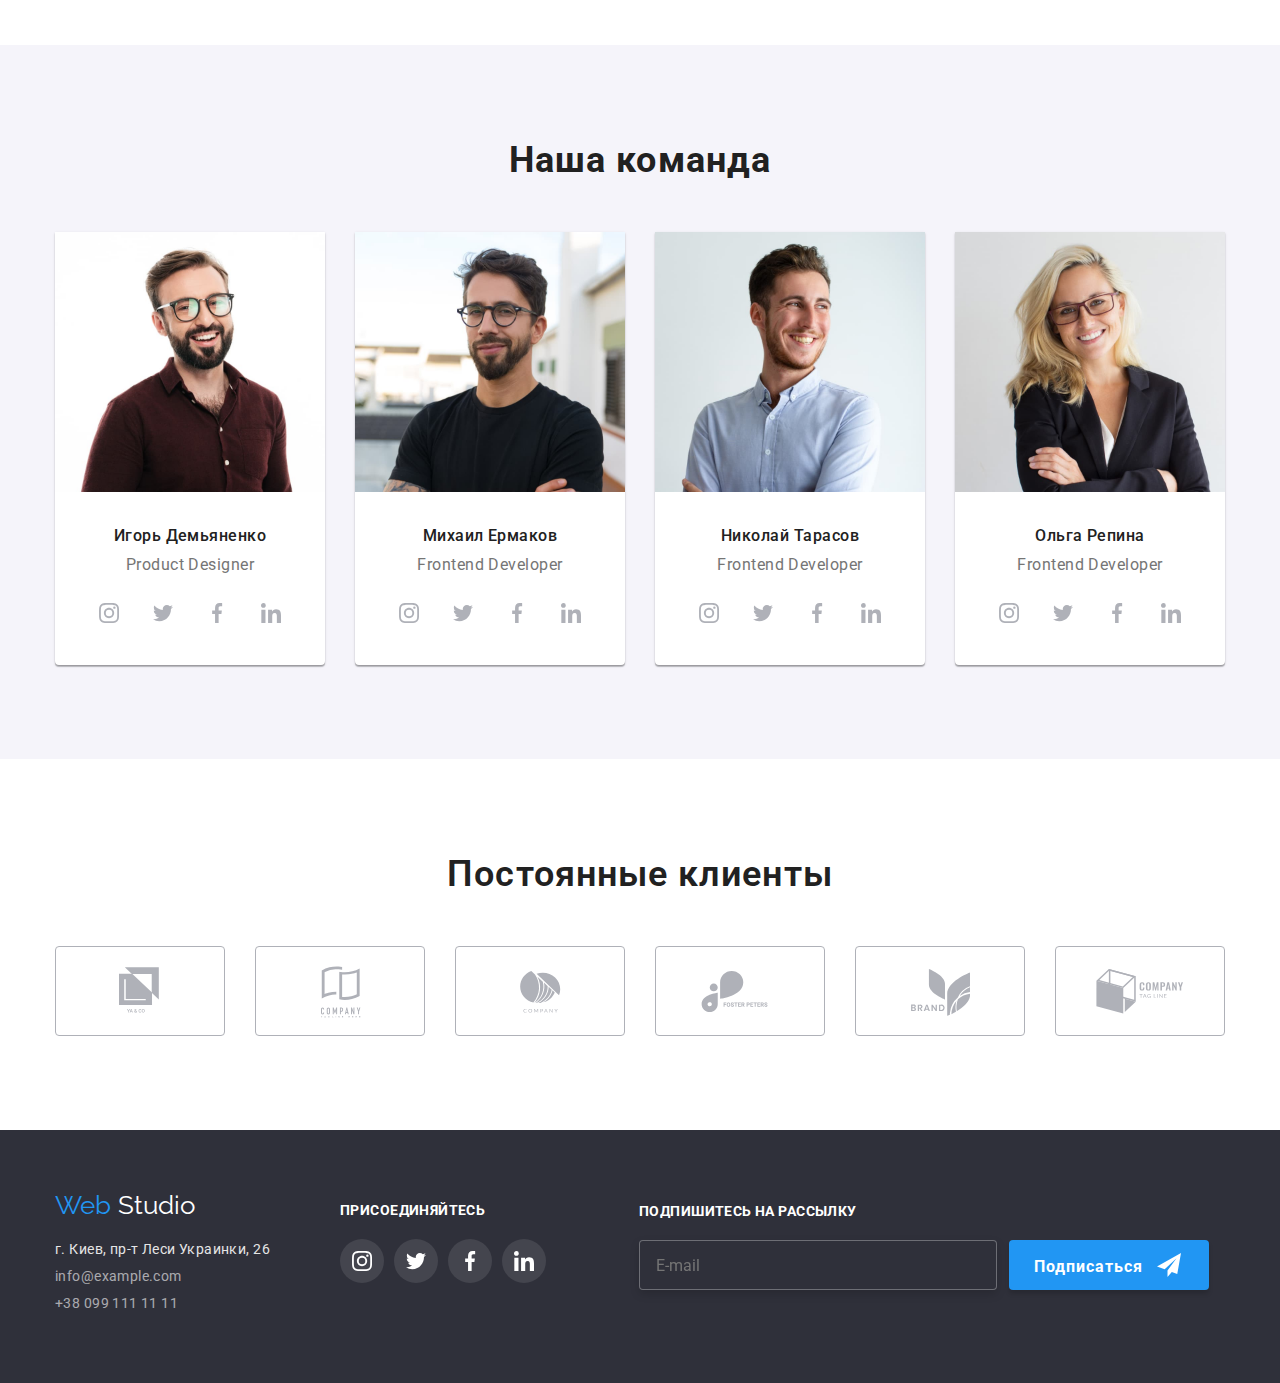
==== commit 3c09b218: "hw6 alpha 01" ====
--- a/index.html
+++ b/index.html
@@ -490,28 +490,26 @@
           </ul>
         </div>
         <div class="footer-label">
-
-        </label>
-          <label for="footer-email">
-            <p class="footer-subscraibe">Подпишитесь на рассылку</p> 
-            <div class="form-footer">
-              <input class="footer-input" type="email" name="email" id="footer-email" placeholder="E-mail" />
-
-              <button class="button-footer-submit" type="submit">
-                <p> Подписаться </p>
-                <div class="footer-input-img">
-                  <svg width="24" height="24">
-                    <use
-                      href="./optim-svg/symbol-defs.svg#icon-icon-send"
-                    ></use>
-                  </svg>
-                </div>
-              </button>
-              </div>
-        </div>
-          
+          <label class="footer-subscraibe" for="footer-email">
+            Подпишитесь на рассылку
+          </label>
+          <div class="form-footer">
+            <input
+              class="footer-input"
+              type="email"
+              name="email"
+              id="footer-email"
+              placeholder="E-mail"
+            />
+            <button class="button-footer-submit" type="button">
+              Подписаться
+              <svg class="footer-input-img" width="24" height="24">
+                <use href="./optim-svg/symbol-defs.svg#icon-icon-send"></use>
+              </svg>
+            </button>
+          </div>
+        </div>
       </div>
-      
     </footer>
     <!-- modal+ backdrop -->
 
@@ -523,59 +521,43 @@
           </svg>
         </button>
 
-        <form class="form js-speaker-form" action="">
+        <form class="form js-speaker-form" action=" adsad">
           <h1>Оставьте свои данные, мы вам перезвоним</h1>
           <div class="form-field">
-            <label for="name">
-              <div class="name-label">Имя</div>
-              <div class="input-container">
-                <input class="form-input" type="text" name="name" id="name" />
-
-                <div class="input-img">
-                  <svg width="12" height="12">
-                    <use
-                      href="./optim-svg/symbol-defs.svg#icon-man-modal"
-                    ></use>
-                  </svg>
-                </div>
-              </div>
-            </label>
+            <label class="name-label" for="name"> Имя</label>
+            <div class="input-container">
+              <input class="form-input" type="text" name="name" id="name" />
+              <svg class="input-img" width="12" height="12">
+                <use href="./optim-svg/symbol-defs.svg#icon-man-modal"></use>
+              </svg>
+            </div>
           </div>
           <div class="form-field">
-            <label for="tel">
-              <div class="name-label">Телефон</div>
-              <div class="input-container">
-                <input type="tel" name="tel" id="tel" />
-                <div class="input-img">
-                  <svg width="13" height="13">
-                    <use
-                      href="./optim-svg/symbol-defs.svg#icon-tel-modal"
-                    ></use>
-                  </svg>
-                </div>
-              </div>
-            </label>
+            <label class="name-label" for="tel">Телефон </label>
+
+            <div class="input-container">
+              <input type="tel" name="tel" id="tel" />
+              <div class="input-img">
+                <svg width="13" height="13">
+                  <use href="./optim-svg/symbol-defs.svg#icon-tel-modal"></use>
+                </svg>
+              </div>
+            </div>
           </div>
           <div class="form-field">
-            <label for="email">
-              <div class="name-label">Почта</div>
-              <div class="input-container">
-                <input type="email" name="email" id="email" />
-
-                <div class="input-img">
-                  <svg width="15" height="12">
-                    <use
-                      href="./optim-svg/symbol-defs.svg#icon-mail-modal"
-                    ></use>
-                  </svg>
-                </div>
-              </div>
-            </label>
+            <label class="name-label" for="email">Почта</label>
+            <div class="input-container">
+              <input type="email" name="email" id="email" />
+
+              <div class="input-img">
+                <svg width="15" height="12">
+                  <use href="./optim-svg/symbol-defs.svg#icon-mail-modal"></use>
+                </svg>
+              </div>
+            </div>
           </div>
           <div class="form-field">
-            <label for="comment">
-              <div class="name-label">Коментарий</div></label
-            >
+            <label class="name-label" for="comment"> Коментарий </label>
             <textarea
               class="textarea"
               name="comment"
--- a/css/style.css
+++ b/css/style.css
@@ -290,7 +290,7 @@
   border-radius: 4px;
   padding-left: 16px;
 }
-.button-footer-submit p {
+.button-footer-submit {
   padding-left: 25px;
   padding-right: 10px;
   font-weight: 700;
@@ -328,7 +328,7 @@
   border-radius: 4px;
 }
 
-.footer-input-img svg {
+.footer-input-img {
   position: absolute;
   left: 148px;
   top: 50%;
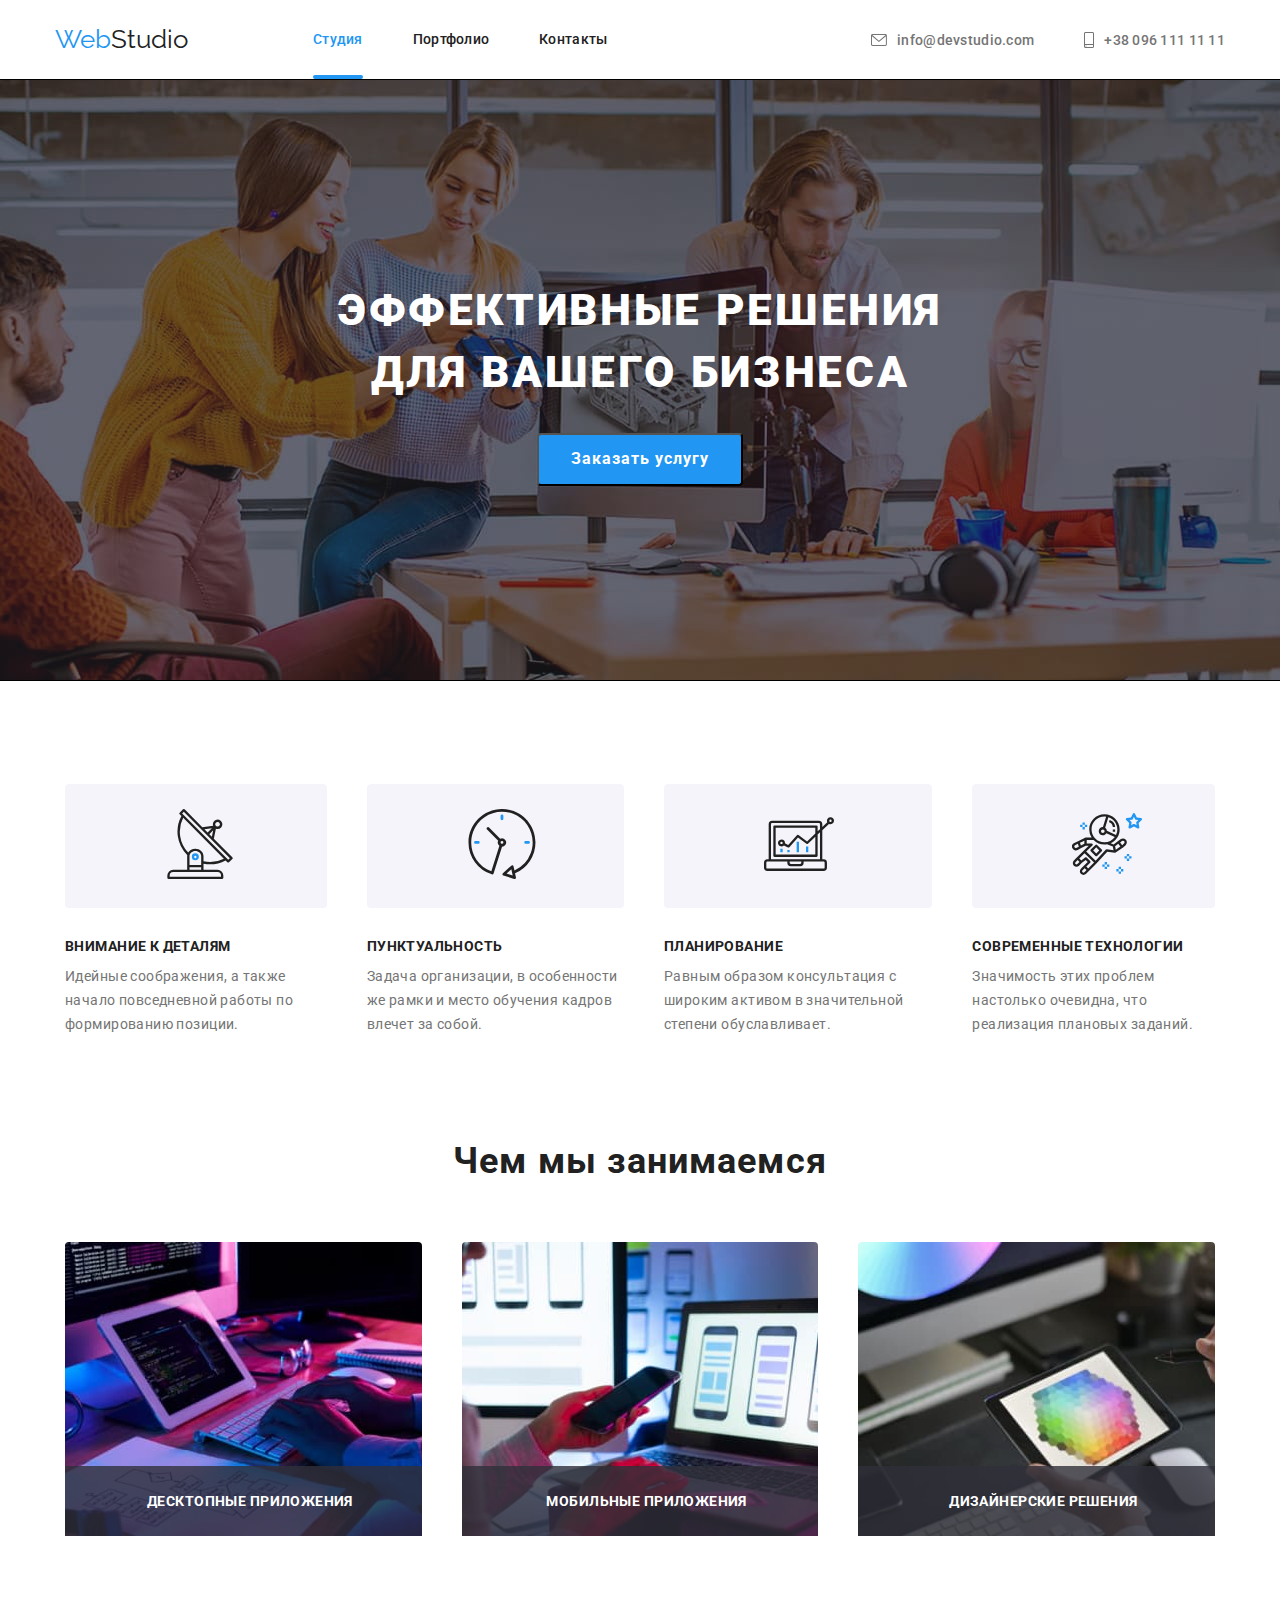
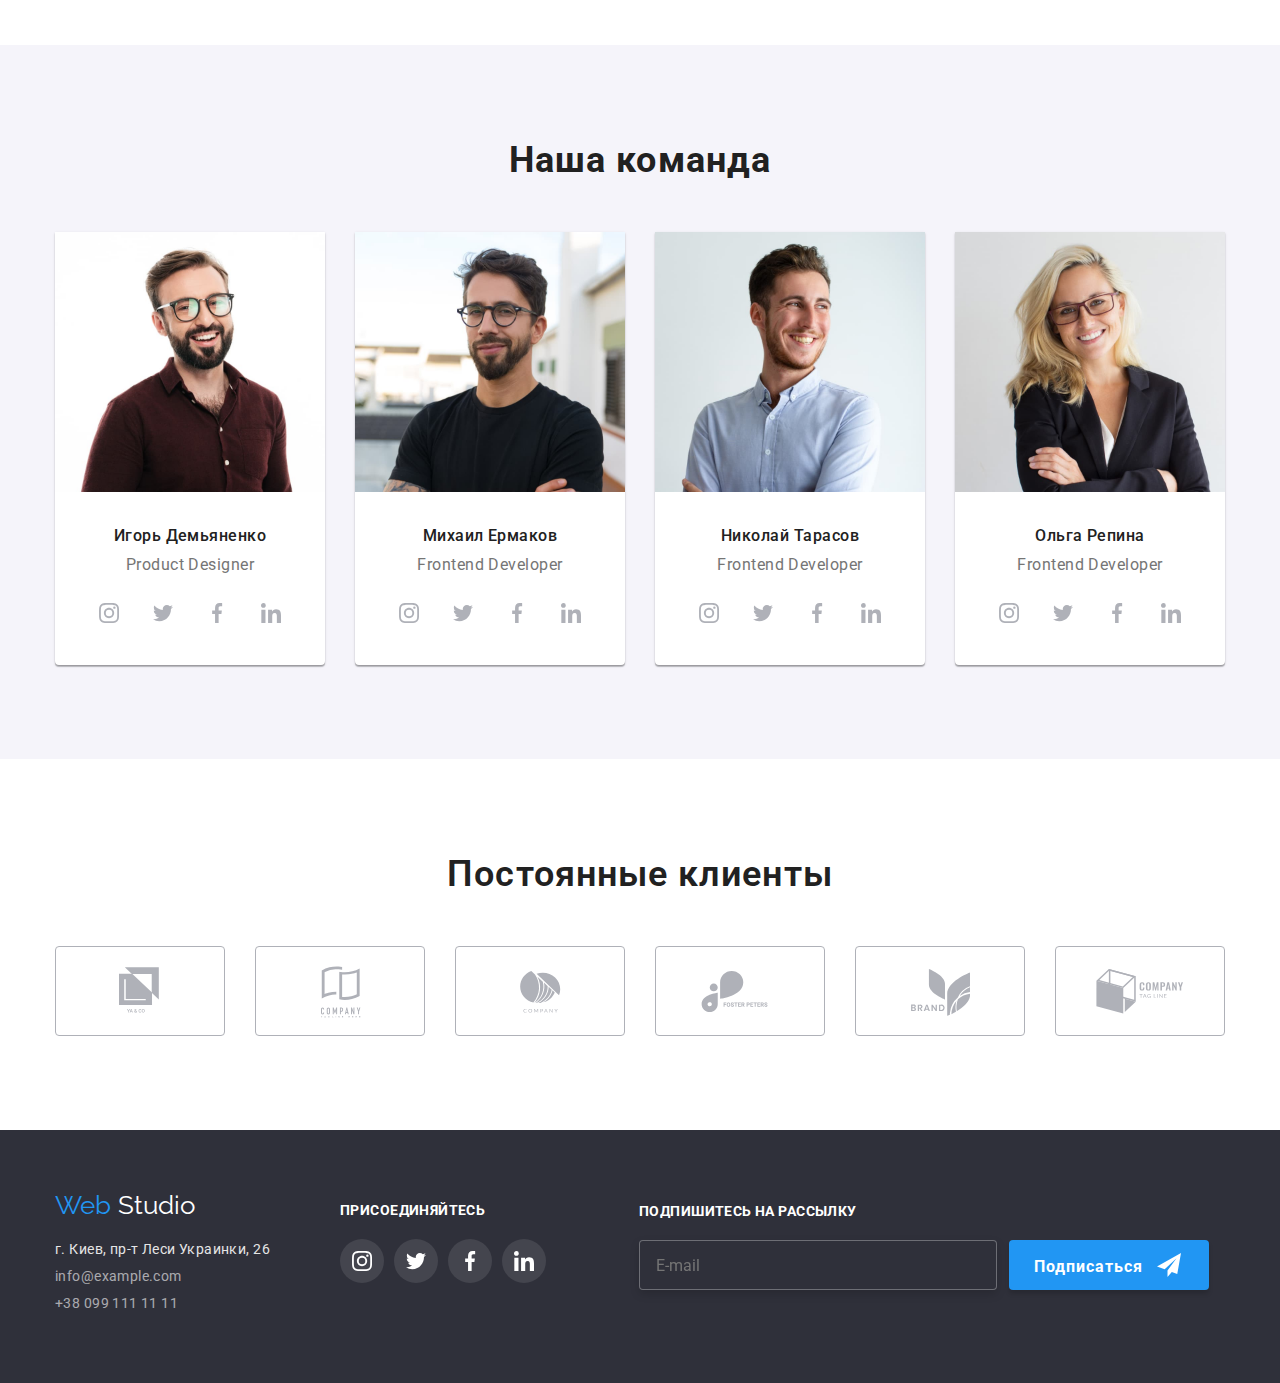
==== commit 2fbaec7e: "hw6 alpha after validation" ====
--- a/index.html
+++ b/index.html
@@ -59,15 +59,10 @@
     <main>
       <section class="main-section overlay">
         <div class="container">
-          <h1>
-            Эффективные решения
-            <span class="h1-span">для вашего бизнеса</span>
-          </h1>
-
+          <h1>Эффективные решения для вашего бизнеса</h1>
           <button class="order-button" data-modal-open>Заказать услугу</button>
         </div>
       </section>
-
       <section class="main-discription">
         <div class="container">
           <h2 class="invisible">Наши приимущества</h2>
@@ -568,17 +563,14 @@
             </textarea>
           </div>
           <div class="checkbox">
-            <label>
+            <label class="text">
+              Соглашаюсь с рассылкой и принимаю
+              <a href="">Условия договора </a>
               <input type="checkbox" name="policy" class="old-checkbox" />
-              <div class="text">
-                Соглашаюсь с рассылкой и принимаю
-                <a href="">Условия договора </a>
-              </div>
-              <div class="checkbox-icon">
-                <svg width="11" height="8">
-                  <use href="./optim-svg/symbol-defs.svg#icon-tick"></use>
-                </svg>
-              </div>
+
+              <svg class="checkbox-icon" width="11" height="8">
+                <use href="./optim-svg/symbol-defs.svg#icon-tick"></use>
+              </svg>
             </label>
           </div>
           <button class="button-form-submit" type="submit">Отправить</button>
--- a/css/style.css
+++ b/css/style.css
@@ -371,15 +371,17 @@
 
 .main-section h1 {
   width: 696px;
-  color: var(--primary-white-color);
+  padding: 0;
+  margin: 0 auto;
   font-weight: 900;
   font-size: 44px;
   line-height: 1.4;
+  text-align: center;
+  letter-spacing: 0.06em;
   text-transform: uppercase;
-  padding: 0;
-  align-items: center;
-  margin: 0 auto;
-}
+  color: var(--primary-white-color);
+}
+
 /* order a service */
 .order-button {
   background-color: var(--accent-color);
@@ -887,7 +889,7 @@
   border: 1px solid rgba(33, 33, 33, 0.2);
 }
 
-.old-checkbox:checked ~ .checkbox-icon svg {
+.old-checkbox:checked ~ .checkbox-icon {
   background-color: var(--accent-color);
   background-origin: border-box;
   border-color: var(--accent-color);
@@ -902,7 +904,7 @@
 .checkbox {
   position: relative;
 }
-.checkbox-icon svg {
+.checkbox-icon {
   position: absolute;
   left: 13px;
   top: 50%;
@@ -915,7 +917,7 @@
   fill: var(--primary-white-color);
 }
 
-div.text {
+.text {
   margin-top: 20px;
   margin-left: 36px;
   font-weight: 400;
@@ -924,7 +926,7 @@
   letter-spacing: 0.03em;
   color: var(--main-text-color);
 }
-div.text a {
+.text a {
   color: var(--accent-color);
   text-decoration: underline;
 }
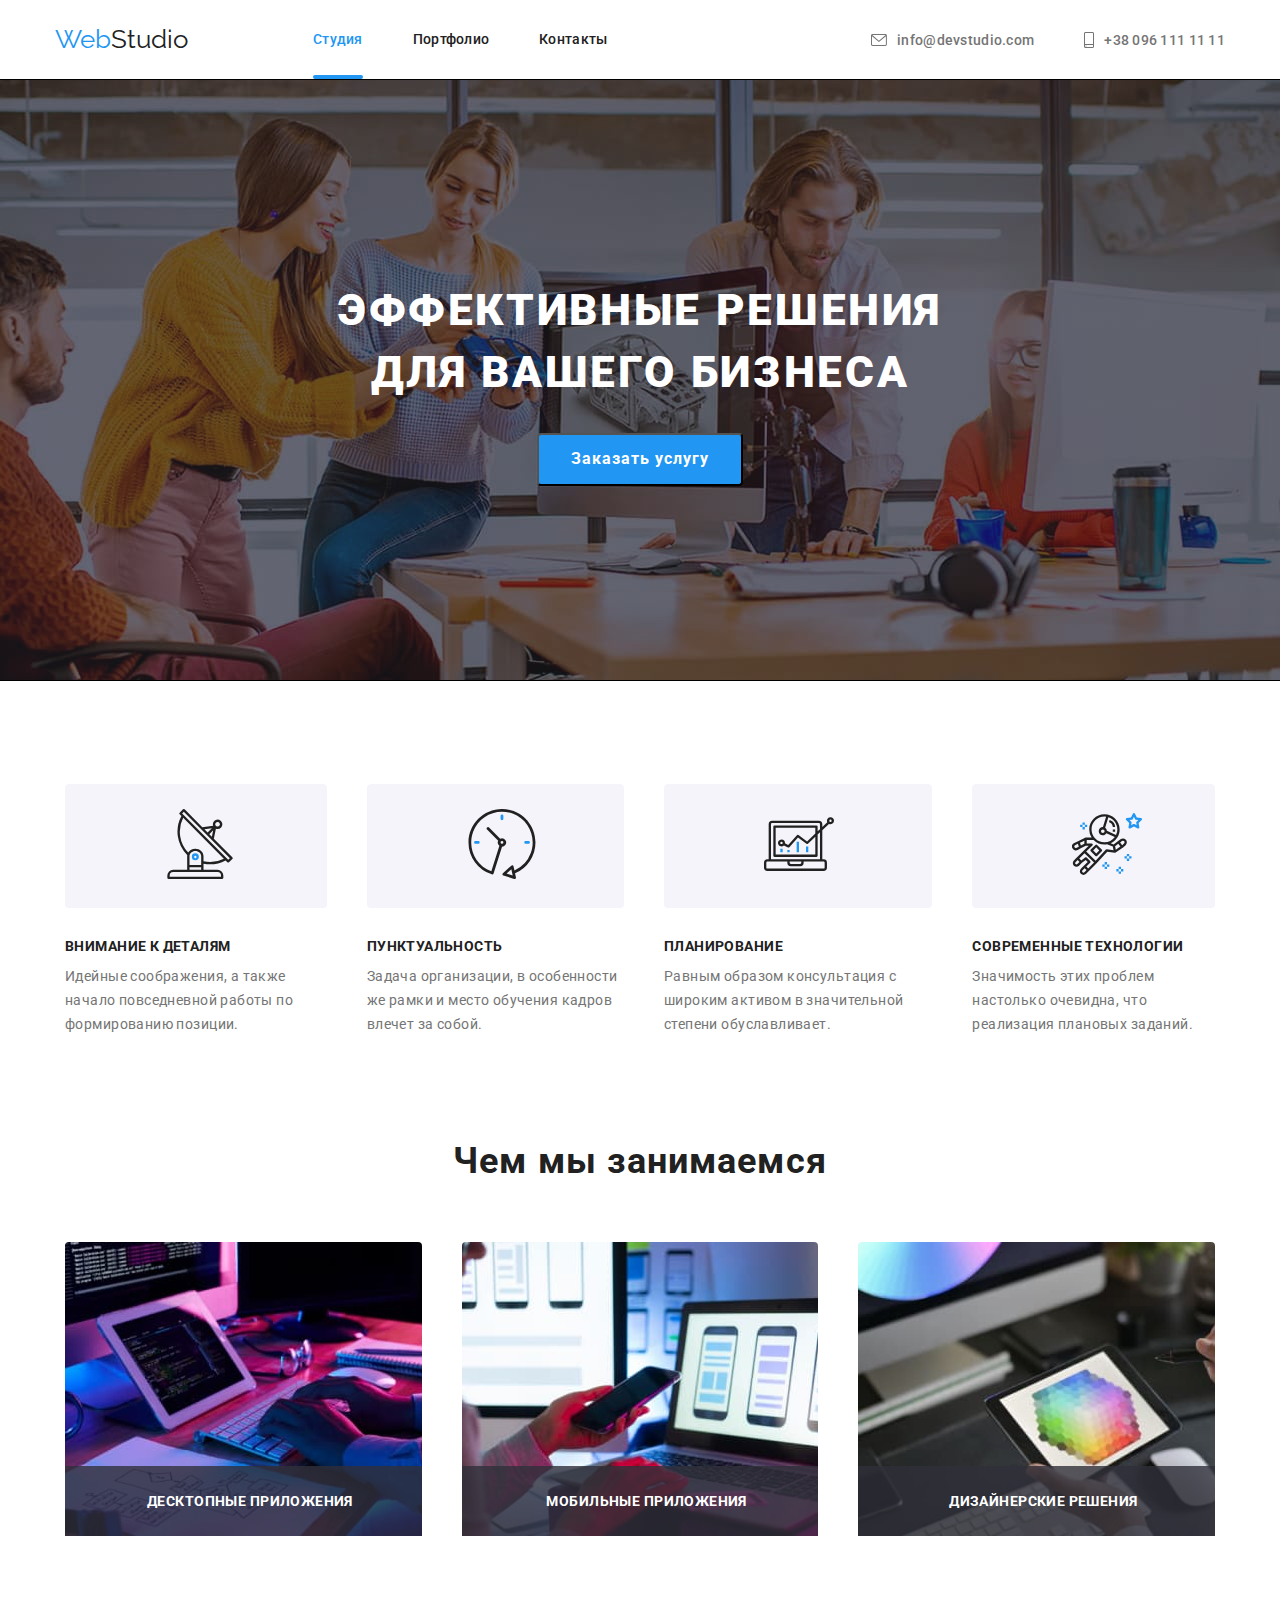
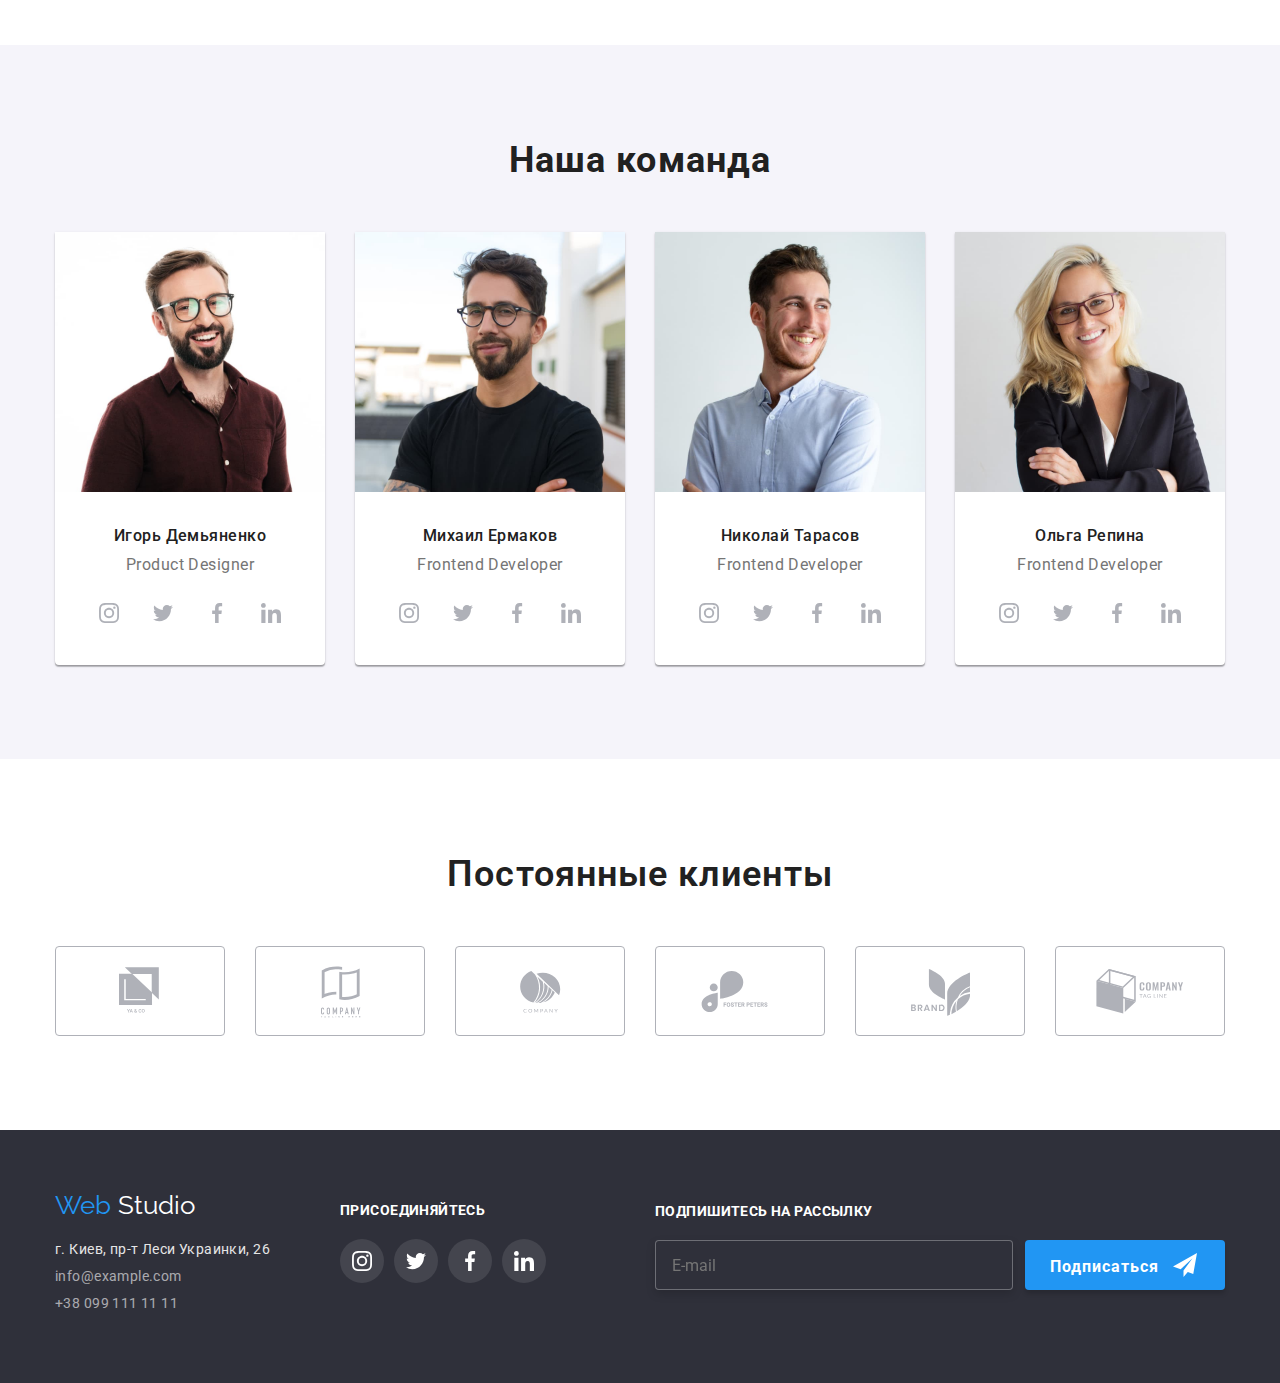
==== commit d1410aec: "hw6 betta 01" ====
--- a/index.html
+++ b/index.html
@@ -517,7 +517,7 @@
         </button>
 
         <form class="form js-speaker-form" action=" adsad">
-          <h1>Оставьте свои данные, мы вам перезвоним</h1>
+          <h2>Оставьте свои данные, мы вам перезвоним</h2>
           <div class="form-field">
             <label class="name-label" for="name"> Имя</label>
             <div class="input-container">
@@ -531,7 +531,7 @@
             <label class="name-label" for="tel">Телефон </label>
 
             <div class="input-container">
-              <input type="tel" name="tel" id="tel" />
+              <input class="form-input" type="tel" name="tel" id="tel" />
               <div class="input-img">
                 <svg width="13" height="13">
                   <use href="./optim-svg/symbol-defs.svg#icon-tel-modal"></use>
@@ -542,7 +542,7 @@
           <div class="form-field">
             <label class="name-label" for="email">Почта</label>
             <div class="input-container">
-              <input type="email" name="email" id="email" />
+              <input class="form-input" type="email" name="email" id="email" />
 
               <div class="input-img">
                 <svg width="15" height="12">
@@ -551,6 +551,7 @@
               </div>
             </div>
           </div>
+
           <div class="form-field">
             <label class="name-label" for="comment"> Коментарий </label>
             <textarea
@@ -566,8 +567,7 @@
             <label class="text">
               Соглашаюсь с рассылкой и принимаю
               <a href="">Условия договора </a>
-              <input type="checkbox" name="policy" class="old-checkbox" />
-
+              <input class="old-checkbox" type="checkbox" name="policy" />
               <svg class="checkbox-icon" width="11" height="8">
                 <use href="./optim-svg/symbol-defs.svg#icon-tick"></use>
               </svg>
--- a/css/style.css
+++ b/css/style.css
@@ -268,8 +268,9 @@
   width: 570px;
   height: 86px;
   margin-top: 72px;
-  margin-left: 93px;
   justify-content: center;
+  margin-left: auto;
+  margin-right: 0;
 }
 .footer-subscraibe {
   font-weight: 700;
@@ -283,6 +284,7 @@
 .footer-input {
   height: 50px;
   width: 358px;
+  color: rgba(255, 255, 255, 0.6);
   background-color: var(--dark-background-color);
   border: 1px solid rgba(255, 255, 255, 0.3);
   box-sizing: border-box;
@@ -795,8 +797,8 @@
   position: absolute;
   top: 50%;
   left: 50%;
-  min-width: 528px;
-  min-height: 581px;
+  width: 528px;
+
   margin-left: auto;
   margin-right: auto;
   padding: 40px;
@@ -819,6 +821,7 @@
   border-radius: 100%;
   justify-content: center;
   border: 1px solid rgba(0, 0, 0, 0.1);
+  background-color: var(--primary-white-color);
 }
 .button-close svg {
   margin: 6px;
@@ -827,10 +830,9 @@
 .button-close svg:focus {
   fill: var(--accent-color);
 }
-.form {
-  width: 528px;
-}
-.form h1 {
+
+.form h2 {
+  width: 448px;
   font-weight: 700;
   font-size: 20px;
   line-height: 1.2;
@@ -841,17 +843,21 @@
 }
 .form-field {
   position: relative;
-  display: flex;
-
-  flex-direction: column;
+  /* flex-direction: column; */
   margin-bottom: 10px;
 }
 
 .name-label {
-  margin-bottom: 4px;
-}
-.input-container {
+  font-weight: 400;
+  font-size: 12px;
+  line-height: 1.2px;
+  letter-spacing: 0.01em;
+}
+
+.input-container,
+.textarea {
   position: relative;
+  margin-top: 4px;
 }
 .input-img {
   position: absolute;
@@ -859,10 +865,10 @@
   top: 50%;
   transform: translateY(-50%);
 }
-.form-field input {
+.form-input {
   margin: 0;
   padding-left: 42px;
-  width: 100%;
+  width: 448px;
   border-radius: 4px;
   height: 40px;
   outline: none;
@@ -884,15 +890,28 @@
   letter-spacing: 0.03em;
 }
 .textarea {
+  height: 120px;
+  width: 448px;
   resize: none;
+  padding: 12px 16px;
   border-radius: 4px;
   border: 1px solid rgba(33, 33, 33, 0.2);
+  font-weight: 400;
+  font-size: 12px;
+  line-height: 1.2;
+  letter-spacing: 0.01em;
+
+  color: rgba(117, 117, 117, 0.5);
 }
 
 .old-checkbox:checked ~ .checkbox-icon {
   background-color: var(--accent-color);
   background-origin: border-box;
   border-color: var(--accent-color);
+}
+.old-checkbox:focus {
+  color: var(--accent-color);
+  fill: var(--accent-color);
 }
 .old-checkbox {
   position: absolute;
@@ -916,6 +935,9 @@
   cursor: pointer;
   fill: var(--primary-white-color);
 }
+.old-checkbox:checked ~ .checkbox-icon:focus {
+  fill: var(--accent-color);
+}
 
 .text {
   margin-top: 20px;
@@ -939,7 +961,7 @@
   line-height: 1.8;
   width: 200px;
   height: 50px;
-  margin-left: 164px;
+  margin-left: 124px;
   margin-top: 30px;
   border: 0;
   background-color: var(--accent-color);
